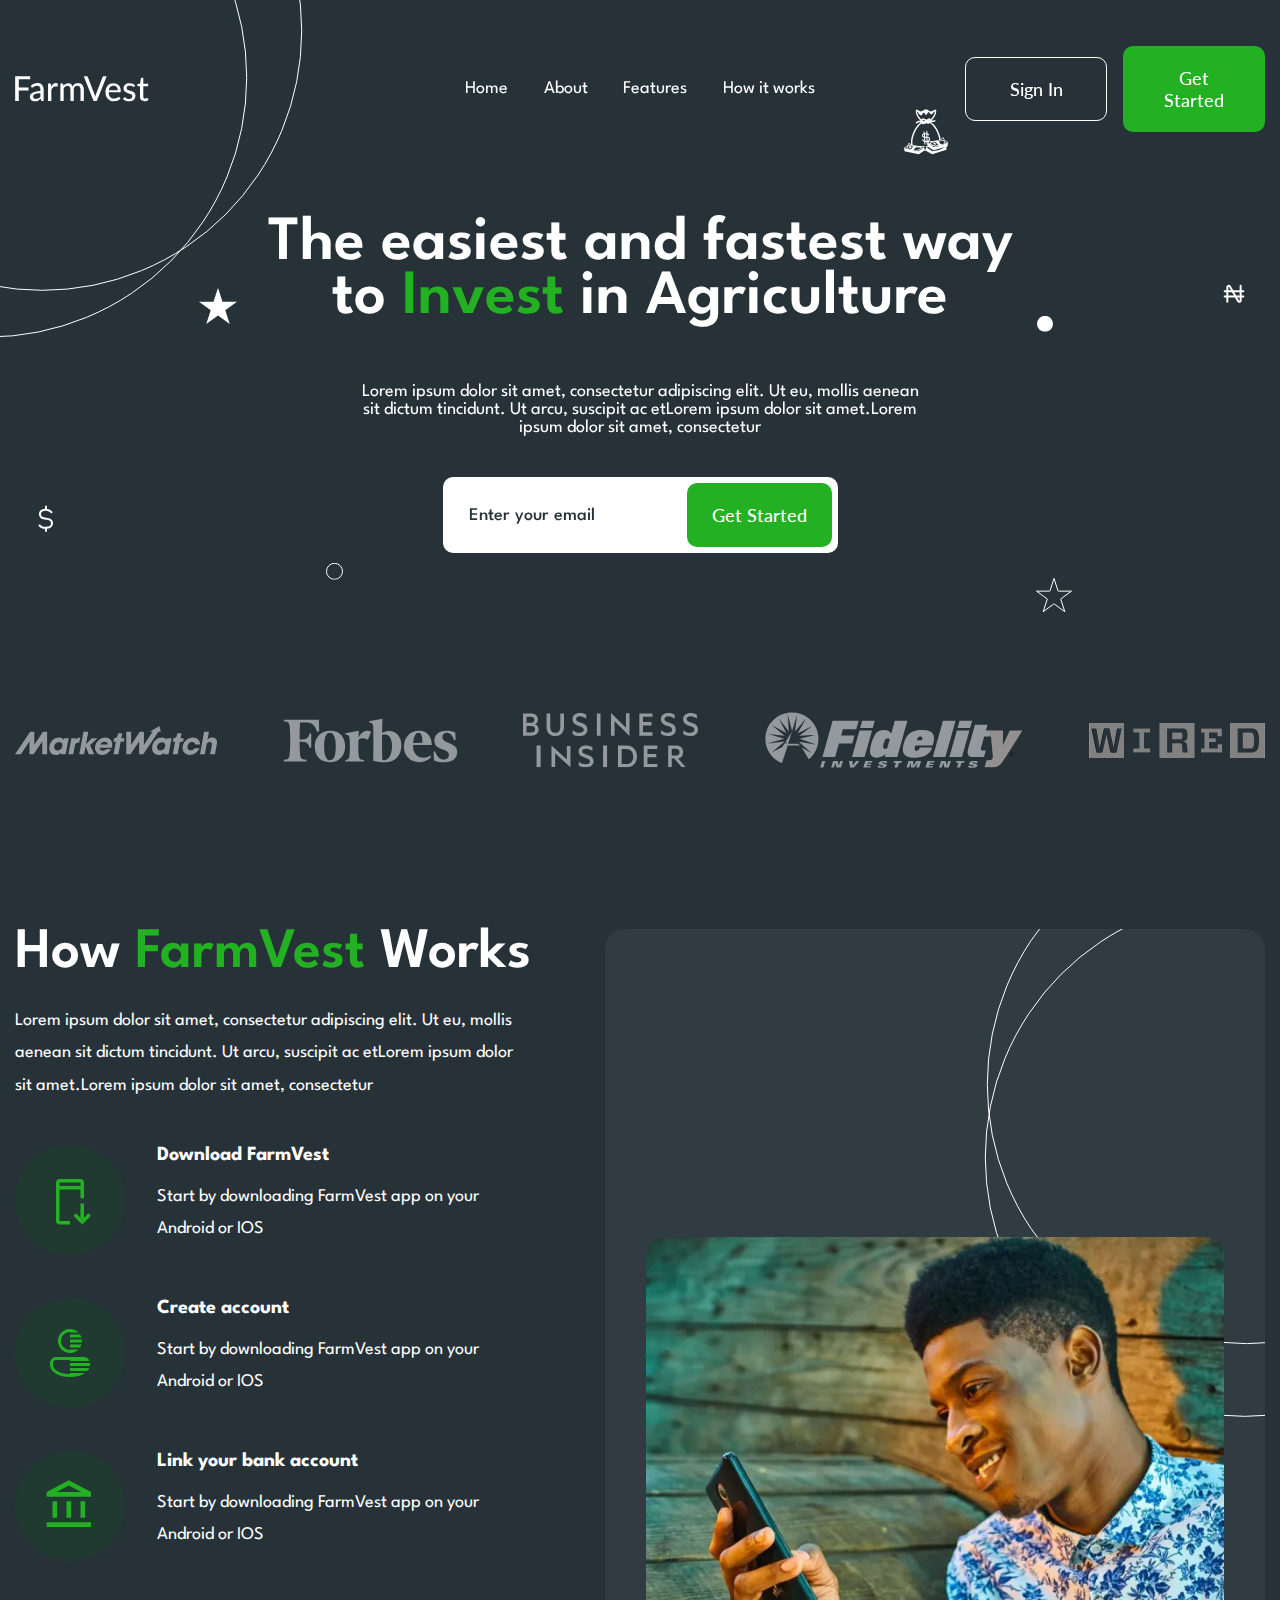
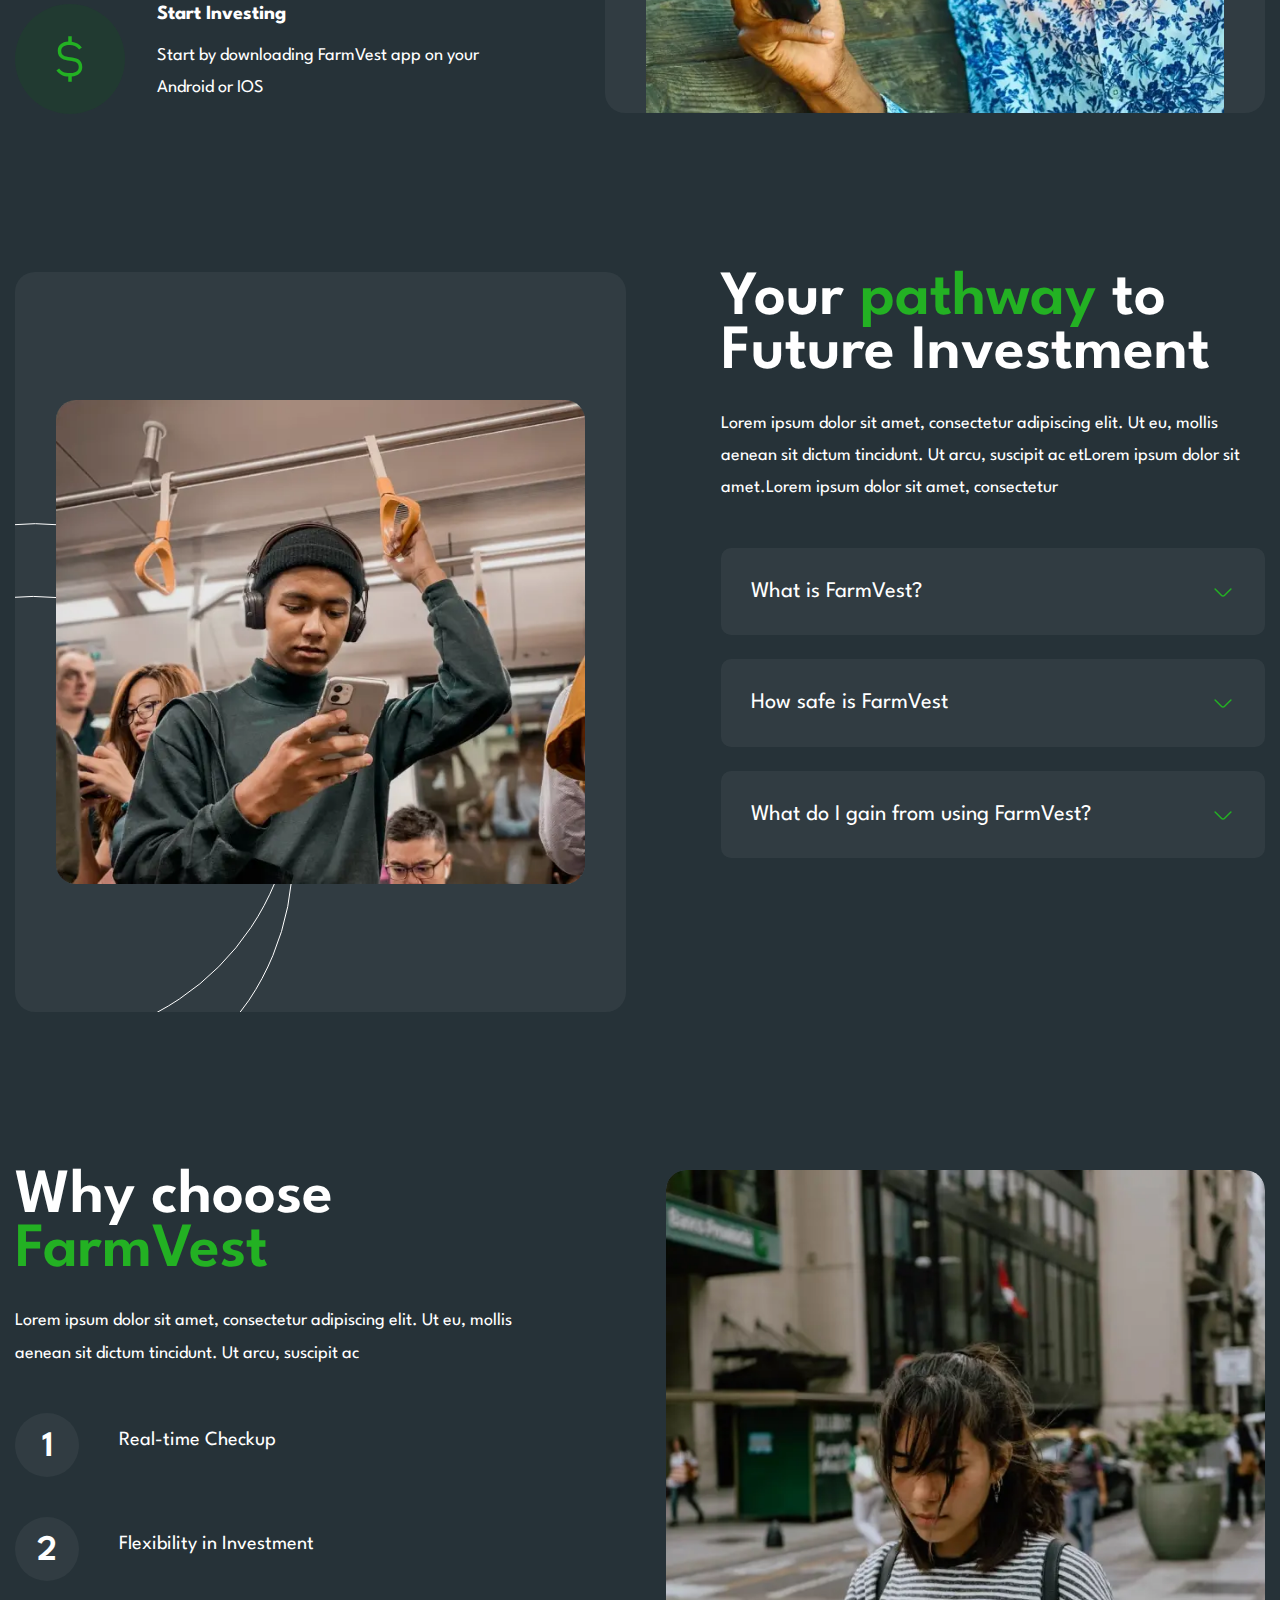
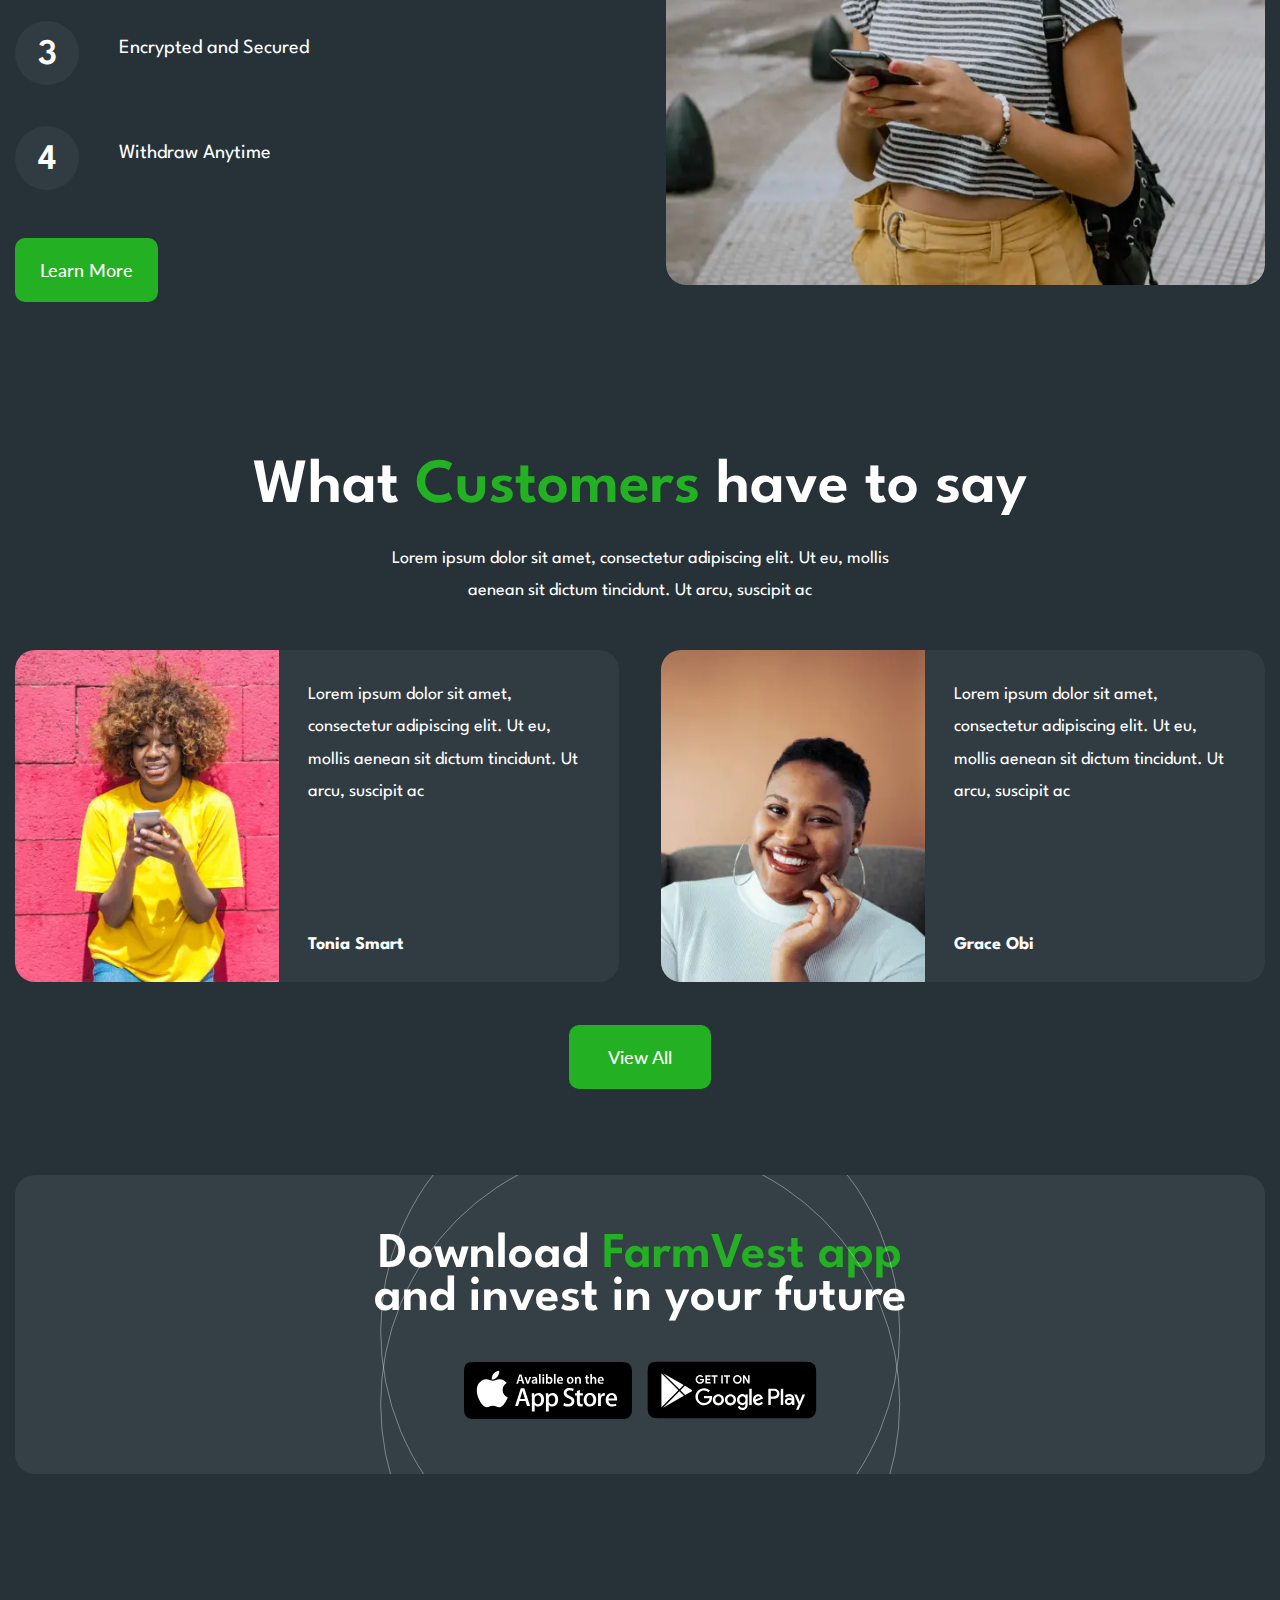
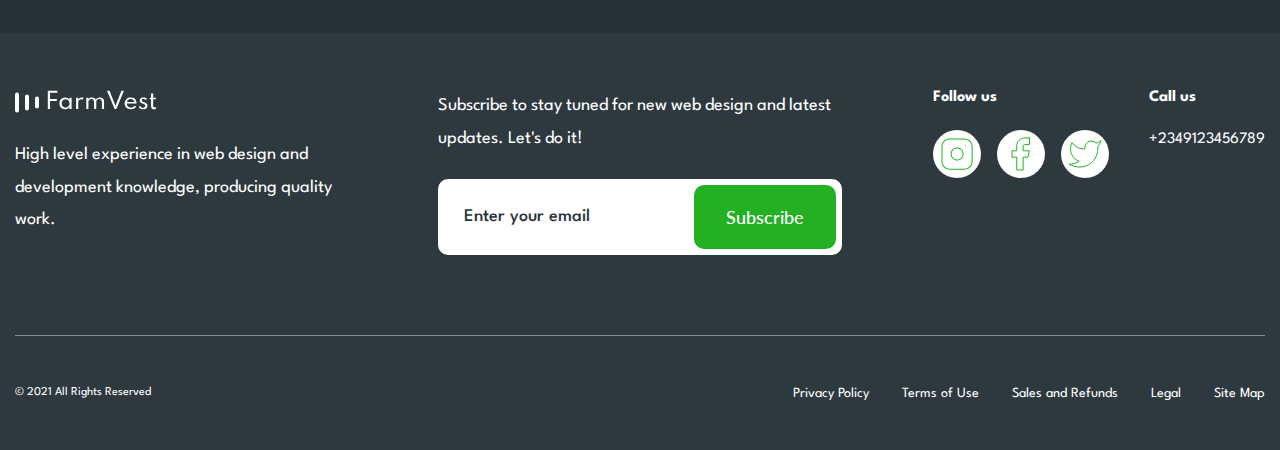
==== index.html @ fb1118c3 "Add files via upload" ====
<!DOCTYPE html>
<html lang="en">

<head>
	<title>FarmVest</title>
	<meta charset="UTF-8">
	<meta name="format-detection" content="telephone=no">
	<!-- <style>body{opacity: 0;}</style> -->
	<link rel="stylesheet" href="css/style.min.css?_v=20230718205055">
	<link rel="shortcut icon" href="favicon.ico">
	<!-- <meta name="robots" content="noindex, nofollow"> -->
	<meta name="viewport" content="width=device-width, initial-scale=1.0">
</head>

<body>
	<div class="wrapper">
		<header class="header">
			<div class="header__container-big">
				<a href="" class="header__logo"><img src="img/logo.svg" alt="Logo"></a>
				<div class="header__menu menu">
					<nav class="menu__body">
						<ul class="menu__list">
							<li class="menu__item"><a href="" class="menu__link">Home</a></li>
							<li class="menu__item"><a href="" class="menu__link">About</a></li>
							<li class="menu__item"><a href="" class="menu__link">Features</a></li>
							<li class="menu__item"><a href="" class="menu__link">How it works</a></li>
						</ul>
					</nav>
				</div>
				<div class="header__actions">
					<button type="button" class="header__button button button_border">Sign In</button>
					<button type="button" data-da=".menu__body,767.98" class="header__button button">Get Started</button>
					<button type="button" class="menu__icon icon-menu"><span></span></button>
				</div>
			</div>
		</header>
		<main class="page">
			<section class="page__main main-block">
				<div data-prlx-parent class="main-block__container-big">
					<div class="main-block__container">
						<div class="main-block__content">
							<h1 class="main-block__title title">
								The easiest and fastest way to <span>Invest</span> in Agriculture
							</h1>
							<div class="main-block__text">
								Lorem ipsum dolor sit amet, consectetur adipiscing elit. Ut eu, mollis aenean sit dictum tincidunt. Ut arcu, suscipit ac etLorem ipsum dolor sit amet.Lorem ipsum dolor sit amet, consectetur
							</div>
							<div class="main-block__form">
								<form action="#" class="form">
									<input data-required="email" autocomplete="off" type="text" name="form[]" data-error="Error" placeholder="Enter your email" class="form__input">
									<button type="submit" class="form__button button">Get Started</button>
								</form>
							</div>
						</div>
						<div data-coefficient="100" data-prlx data-direction="1" class="main-block__icons icons-main-block">
							<div data-prlx-mouse data-prlx-cx="300" data-prlx-cy="300" class="icons-main-block__circle icons-main-block__circle_1"></div>
							<div data-prlx-mouse data-prlx-cx="300" data-prlx-cy="300" data-prlx-dxr data-prlx-dyr class="icons-main-block__circle icons-main-block__circle_2"></div>
							<div data-prlx-mouse data-prlx-cx="10" data-prlx-cy="10" class="icons-main-block__item icons-main-block__item_1">
								<img src="img/main-block/icons/01.svg" alt="dollar">
							</div>
							<div data-prlx-mouse data-prlx-cx="10" data-prlx-cy="10" data-prlx-dxr data-prlx-dyr class="icons-main-block__item icons-main-block__item_2">
								<img src="img/main-block/icons/02.svg" alt="dollar">
							</div>
							<div data-prlx-mouse data-prlx-cx="10" data-prlx-cy="10" class="icons-main-block__item icons-main-block__item_3">
								<img src="img/main-block/icons/03.svg" alt="dollar">
							</div>
							<div data-prlx-mouse data-prlx-cx="10" data-prlx-cy="10" data-prlx-dxr data-prlx-dyr class="icons-main-block__item icons-main-block__item_4">
								<img src="img/main-block/icons/04.svg" alt="dollar">
							</div>
							<div data-prlx-mouse data-prlx-cx="10" data-prlx-cy="10" class="icons-main-block__item icons-main-block__item_5">
								<img src="img/main-block/icons/05.svg" alt="dollar">
							</div>
							<div data-prlx-mouse data-prlx-cx="10" data-prlx-cy="10" data-prlx-dxr data-prlx-dyr class="icons-main-block__item icons-main-block__item_6">
								<img src="img/main-block/icons/06.svg" alt="dollar">
							</div>
							<div data-prlx-mouse data-prlx-cx="10" data-prlx-cy="10" class="icons-main-block__item icons-main-block__item_7">
								<img src="img/main-block/icons/07.svg" alt="dollar">
							</div>
						</div>
					</div>
				</div>
			</section>
			<div class="page__partners partners">
				<div class="partners__container-big">
					<div class="partners__container">
						<div class="partners__item">
							<img src="img/partners/01.svg" alt="Partners">
						</div>
						<div class="partners__item">
							<img src="img/partners/02.svg" alt="Partners">
						</div>
						<div class="partners__item">
							<img src="img/partners/03.svg" alt="Partners">
						</div>
						<div class="partners__item">
							<img src="img/partners/04.svg" alt="Partners">
						</div>
						<div class="partners__item">
							<img src="img/partners/05.svg" alt="Partners">
						</div>
					</div>
				</div>
			</div>
			<section data-prlx-mouse-wrapper class="page__how how">
				<div class="how__container-big">
					<div class="how__container">
						<div class="how__content">
							<h2 class="how__title title title_s64">
								How <span>FarmVest</span> Works
							</h2>
							<div class="how__text text">
								<p>
									Lorem ipsum dolor sit amet, consectetur adipiscing elit. Ut eu, mollis aenean sit dictum tincidunt. Ut arcu, suscipit ac etLorem ipsum dolor sit amet.Lorem ipsum dolor sit amet, consectetur
								</p>
							</div>
							<div class="how__steps steps-how">
								<div class="steps-how__item">
									<div class="steps-how__icon">
										<img src="img/how-it-works/icon/01.svg" alt="Icon">
									</div>
									<div class="steps-how__body">
										<div class="steps-how__title">Download FarmVest</div>
										<div class="steps-how__text text">Start by downloading FarmVest app
											on your Android or IOS
										</div>
									</div>
								</div>
								<div class="steps-how__item">
									<div class="steps-how__icon">
										<img src="img/how-it-works/icon/02.svg" alt="Icon">
									</div>
									<div class="steps-how__body">
										<div class="steps-how__title">Create account</div>
										<div class="steps-how__text text">Start by downloading FarmVest app
											on your Android or IOS
										</div>
									</div>
								</div>
								<div class="steps-how__item">
									<div class="steps-how__icon">
										<img src="img/how-it-works/icon/03.svg" alt="Icon">
									</div>
									<div class="steps-how__body">
										<div class="steps-how__title">Link your bank account</div>
										<div class="steps-how__text text">Start by downloading FarmVest app
											on your Android or IOS
										</div>
									</div>
								</div>
								<div class="steps-how__item">
									<div class="steps-how__icon">
										<img src="img/how-it-works/icon/04.svg" alt="Icon">
									</div>
									<div class="steps-how__body">
										<div class="steps-how__title">Start Investing</div>
										<div class="steps-how__text text">Start by downloading FarmVest app
											on your Android or IOS
										</div>
									</div>
								</div>
							</div>
						</div>
						<div data-prlx-parent class="how__image image-block">
							<div data-coefficient="50" data-prlx data-direction="-1" class="image-block__item">
								<picture><source srcset="img/how-it-works/image1.webp" type="image/webp"><img src="img/how-it-works/image1.jpg" alt="Image"></picture>
							</div>
							<div data-prlx-mouse data-prlx-cx="300" data-prlx-cy="300" class="image-block__circle image-block__circle_1"></div>
							<div data-prlx-mouse data-prlx-cx="300" data-prlx-cy="300" data-prlx-dxr data-prlx-dyr class="image-block__circle image-block__circle_2"></div>
						</div>
					</div>
				</div>
			</section>
			<section data-prlx-mouse-wrapper class="page__pathway pathway">
				<div class="pathway__container-big">
					<div class="pathway__container">
						<div data-prlx-parent class="pathway__image image-block">
							<div data-coefficient="50" data-prlx data-direction="-1" class="image-block__item">
								<picture><source srcset="img/pathway/image2.webp" type="image/webp"><img src="img/pathway/image2.jpg" alt="Image"></picture>
							</div>
							<div data-prlx-mouse data-prlx-cx="300" data-prlx-cy="300" class="image-block__circle image-block__circle_1"></div>
							<div data-prlx-mouse data-prlx-cx="300" data-prlx-cy="300" data-prlx-dxr data-prlx-dyr class="image-block__circle image-block__circle_2"></div>
						</div>
						<div class="pathway__content">
							<h2 class="pathway__title title">
								Your <span>pathway</span> to Future Investment
							</h2>
							<div class="pathway__text text">
								<p>
									Lorem ipsum dolor sit amet, consectetur adipiscing elit. Ut eu, mollis aenean sit dictum tincidunt. Ut arcu, suscipit ac etLorem ipsum dolor sit amet.Lorem ipsum dolor sit amet, consectetur
								</p>
							</div>
							<div data-spollers class="pathway__spollers spollers-pathway">
								<div class="spollers-pathway__item">
									<button type="button" data-spoller class="spollers-pathway__title">What is FarmVest?</button>
									<div class="spollers-pathway__body text">Lorem ipsum dolor sit amet consectetur adipisicing elit. Veritatis, at ab! Temporibus, qui dolore vel doloribus velit culpa quae iusto!</div>
								</div>
								<div class="spollers-pathway__item">
									<button type="button" data-spoller class="spollers-pathway__title">How safe is FarmVest</button>
									<div class="spollers-pathway__body text">Lorem ipsum dolor sit amet consectetur adipisicing elit. Veritatis, at ab! Temporibus, qui dolore vel doloribus velit culpa quae iusto!</div>
								</div>
								<div class="spollers-pathway__item">
									<button type="button" data-spoller class="spollers-pathway__title">What do I gain from using FarmVest?</button>
									<div class="spollers-pathway__body text">Lorem ipsum dolor sit amet consectetur adipisicing elit. Veritatis, at ab! Temporibus, qui dolore vel doloribus velit culpa quae iusto!</div>
								</div>
							</div>
						</div>
					</div>
				</div>
			</section>
			<section class="page__why why">
				<div class="why__container-big">
					<div class="why__container">
						<div class="why__content">
							<h2 class="why__title title ">
								Why choose <span>FarmVest</span>
							</h2>
							<div class="why__text text">
								<p>
									Lorem ipsum dolor sit amet, consectetur adipiscing elit. Ut eu, mollis aenean sit dictum tincidunt. Ut arcu, suscipit ac
								</p>
							</div>
							<ol class="why__steps steps-why">
								<li class="steps-why__item">Real-time Checkup</li>
								<li class="steps-why__item">Flexibility in Investment</li>
								<li class="steps-why__item">Encrypted and Secured</li>
								<li class="steps-why__item">Withdraw Anytime</li>
							</ol>
							<a href="" type="submit" class="button why__button">Learn More</a>
						</div>
						<div data-prlx-parent class="why__image image-block">
							<div data-coefficient="50" data-prlx data-direction="-1" class="image-block__item">
								<picture><source srcset="img/why-choose/image.webp" type="image/webp"><img src="img/why-choose/image.jpg" alt="Image"></picture>
							</div>
							<div data-prlx-mouse data-prlx-cx="300" data-prlx-cy="300" class="image-block__circle image-block__circle_1"></div>
							<div data-prlx-mouse data-prlx-cx="300" data-prlx-cy="300" data-prlx-dxr data-prlx-dyr class="image-block__circle image-block__circle_2"></div>
						</div>
					</div>
				</div>
			</section>
			<section class="page__reviews reviews">
				<div class="reviews__container-big">
					<div class="reviews__container">
						<h2 class="reviews__title title">
							What <span>Customers</span> have to say
						</h2>
						<div class="reviews__text text">
							Lorem ipsum dolor sit amet, consectetur adipiscing elit. Ut eu, mollis aenean sit dictum tincidunt. Ut arcu, suscipit ac
						</div>
						<div class="reviews__items">
							<div class="reviews__item item-review">
								<div class="item-review__image-ibg">
									<picture><source srcset="img/customers/image1.webp" type="image/webp"><img src="img/customers/image1.jpg" alt="Image"></picture>
								</div>
								<div class="item-review__body">
									<div class="item-review__text text">Lorem ipsum dolor sit amet, consectetur adipiscing elit. Ut eu, mollis aenean sit dictum tincidunt. Ut arcu, suscipit ac</div>
									<div class="item-review__name">Tonia Smart</div>
								</div>
							</div>
							<div class="reviews__item item-review">
								<div class="item-review__image-ibg">
									<picture><source srcset="img/customers/image2.webp" type="image/webp"><img src="img/customers/image2.jpg" alt="Image"></picture>
								</div>
								<div class="item-review__body">
									<div class="item-review__text text">Lorem ipsum dolor sit amet, consectetur adipiscing elit. Ut eu, mollis aenean sit dictum tincidunt. Ut arcu, suscipit ac</div>
									<div class="item-review__name">Grace Obi</div>
								</div>
							</div>
						</div>
						<button type="button" class="reviews__button button">View All</button>
					</div>
				</div>
			</section>
			<section data-prlx-mouse-wrapper class="page__download download">
				<div class="download__container-big">
					<div class="download__container">
						<div class="download__body">
							<h2 class="download__title title title_s56">
								Download <span>FarmVest app</span> and invest in your future
							</h2>
							<div class="download__apps">
								<a href="" class="download__app">
									<img src="img/download/appstore.svg" alt="AppStore">
								</a>
								<a href="" class="download__app">
									<img src="img/download/googlestore.svg" alt="GoogleStore">
								</a>
							</div>
							<div data-prlx-mouse data-prlx-cx="300" data-prlx-cy="300" class="download__circle download__circle_1"></div>
							<div data-prlx-mouse data-prlx-cx="300" data-prlx-cy="300" data-prlx-dxr data-prlx-dyr class="download__circle download__circle_2"></div>
						</div>
					</div>
				</div>
			</section>
		</main>
		<footer class="footer">
			<div class="footer__container-big">
				<div class="footer__container">
					<div class="footer__main main-footer">
						<div class="main-footer__info">
							<a href="" class="main-footer__logo">
								<img src="img/footer-logo.svg" alt="Logo">
							</a>
							<div class="main-footer__text text">High level experience in web design and development knowledge, producing quality work.</div>
						</div>
						<div class="main-footer__form form-main">
							<div class="form-main__text text">Subscribe to stay tuned for new web design and latest updates. Let's do it!</div>
							<form action="#" class="form-main__form form">
								<input data-required="email" autocomplete="off" type="text" name="form[]" data-error="Error" placeholder="Enter your email" class="form__input">
								<button type="submit" class="form__button button">Subscribe</button>
							</form>
						</div>
						<div class="main-footer__contacts">
							<div class="main-footer__social">
								<div class="main-footer__label">Follow us</div>
								<div class="social">
									<a href="" class="social__item">
										<img src="img/footer/icons/social/01.svg" alt="Instagram">
									</a>
									<a href="" class="social__item">
										<img src="img/footer/icons/social/02.svg" alt="Facebook">
									</a>
									<a href="" class="social__item">
										<img src="img/footer/icons/social/03.svg" alt="Twitter">
									</a>
								</div>
							</div>
							<div class="main-footer__call-us">
								<div class="main-footer__label">Call us</div>
								<a href="tel:+2349123456789" class="main-footer__phone">+2349123456789</a>
							</div>
						</div>
					</div>
					<div class="footer__bottom">
						<div class="footer__copy">© 2021 All Rights Reserved</div>
						<nav class="footer__menu menu-footer">
							<ul class="menu-footer__list">
								<li class="menu-footer__item">
									<a href="" class="menu-footer__link">Privacy Policy</a>
								</li>
								<li class="menu-footer__item">
									<a href="" class="menu-footer__link">Terms of Use</a li>
								<li class="menu-footer__item">
									<a href="" class="menu-footer__link">Sales and Refunds</a>
								</li>
								<li class="menu-footer__item">
									<a href="" class="menu-footer__link">Legal</a>
								</li>
								<li class="menu-footer__item">
									<a href="" class="menu-footer__link">Site Map</a>
								</li>
							</ul>
						</nav>
					</div>
				</div>
			</div>
		</footer>
	</div>
	<script src="js/app.min.js?_v=20230718205055"></script>
</body>

</html>
---- css/style.min.css ----
@charset "UTF-8";@import url(https://fonts.googleapis.com/css?family=Lato:regular,500&display=swap);@import url(https://fonts.googleapis.com/css?family=League+Spartan:300,regular,500,600,700&display=swap);@import url(https://fonts.googleapis.com/css?family=Roboto:regular&display=swap);*{padding:0;margin:0;border:0}*,:after,:before{-webkit-box-sizing:border-box;box-sizing:border-box}body,html{height:100%;min-width:320px}body{color:#fff;line-height:1;font-family:"League Spartan";font-size:1.125rem;-ms-text-size-adjust:100%;-moz-text-size-adjust:100%;-webkit-text-size-adjust:100%;-webkit-font-smoothing:antialiased;-moz-osx-font-smoothing:grayscale}button,input,textarea{font-family:"League Spartan";font-size:inherit}button{cursor:pointer;color:inherit;background-color:transparent}a{color:inherit;text-decoration:none}ul li{list-style:none}img{vertical-align:top}h1,h2,h3,h4,h5,h6{font-weight:inherit;font-size:inherit}body{background-color:#263238}.lock body{overflow:hidden;-ms-touch-action:none;touch-action:none;-ms-scroll-chaining:none;overscroll-behavior:none}.wrapper{min-height:100%;display:-webkit-box;display:-ms-flexbox;display:flex;-webkit-box-orient:vertical;-webkit-box-direction:normal;-ms-flex-direction:column;flex-direction:column;overflow:hidden}@supports (overflow:clip){.wrapper{overflow:clip}}.wrapper>main{-webkit-box-flex:1;-ms-flex:1 1 auto;flex:1 1 auto}.wrapper>*{min-width:0}[class*=__container]{max-width:88.75rem;margin:0 auto}[class*=__container-big]{max-width:103.125rem;margin:0 auto;padding:0 .9375rem}.form{max-width:33.3125rem;background-color:#fff;border-radius:.625rem;display:-webkit-box;display:-ms-flexbox;display:flex;padding:.375rem;gap:.3125rem;position:relative}.form__input{height:4rem;-webkit-box-flex:1;-ms-flex:1 1 auto;flex:1 1 auto;padding:0 1.25rem;color:#263238;font-weight:500}.form__input::-webkit-input-placeholder{color:#263238}.form__input::-moz-placeholder{color:#263238}.form__input:-ms-input-placeholder{color:#263238}.form__input::-ms-input-placeholder{color:#263238}.form__input::placeholder{color:#263238}.form__input._form-error{color:red}.form__input._form-error::-webkit-input-placeholder{color:red}.form__input._form-error::-moz-placeholder{color:red}.form__input._form-error:-ms-input-placeholder{color:red}.form__input._form-error::-ms-input-placeholder{color:red}.form__input._form-error::placeholder{color:red}.form__error{position:absolute;top:100%;left:0;color:red;font-size:1rem;margin-top:.625rem;padding-left:1.625rem}.button{font-family:Lato;text-align:center;font-weight:500;display:inline-block;line-height:1.2222222222;padding:1.3125rem 1.5625rem;background-color:#23b123;border-radius:.625rem;-webkit-transition:all .3s ease 0s;transition:all .3s ease 0s}.button_border{background-color:transparent;border:1px solid #fff;padding:1.25rem 1.5625rem}.button._fw{width:100%}[class*=-ibg]{position:relative}[class*=-ibg] img{position:absolute;width:100%;height:100%;top:0;left:0;-o-object-fit:cover;object-fit:cover}[class*=-ibg_contain] img{-o-object-fit:contain;object-fit:contain}.title{font-weight:600;line-height:.8571428571;font-size:4.375rem;color:#fff}@supports (font-size:clamp(2.8125rem ,2.4365601504rem + 1.8796992481vw ,4.375rem)){.title{font-size:clamp(2.8125rem ,2.4365601504rem + 1.8796992481vw ,4.375rem)}}@supports not (font-size:clamp(2.8125rem ,2.4365601504rem + 1.8796992481vw ,4.375rem)){.title{font-size:calc(2.8125rem + 1.5625 * (100vw - 20rem)/ 83.125)}}@supports (font-size:clamp(2.5rem ,2.1390977444rem + 1.8045112782vw ,4rem)){.title_s64{font-size:clamp(2.5rem ,2.1390977444rem + 1.8045112782vw ,4rem)}}@supports not (font-size:clamp(2.5rem ,2.1390977444rem + 1.8045112782vw ,4rem)){.title_s64{font-size:calc(2.5rem + 1.5 * (100vw - 20rem)/ 83.125)}}@supports (font-size:clamp(2.1875rem ,1.8717105263rem + 1.5789473684vw ,3.5rem)){.title_s56{font-size:clamp(2.1875rem ,1.8717105263rem + 1.5789473684vw ,3.5rem)}}@supports not (font-size:clamp(2.1875rem ,1.8717105263rem + 1.5789473684vw ,3.5rem)){.title_s56{font-size:calc(2.1875rem + 1.3125 * (100vw - 20rem)/ 83.125)}}.title span{color:#23b123}.text{line-height:180%;color:#fff}.image-block{-ms-flex-item-align:start;-ms-grid-row-align:start;align-self:start;display:-webkit-box;display:-ms-flexbox;display:flex;overflow:hidden;background:rgba(255,255,255,.05);border-radius:1.25rem;position:relative}@supports (padding-top:clamp(1.875rem ,-0.155075188rem + 10.1503759398vw ,10.3125rem)){.image-block{padding-top:clamp(1.875rem ,-.155075188rem + 10.1503759398vw ,10.3125rem)}}@supports not (padding-top:clamp(1.875rem ,-0.155075188rem + 10.1503759398vw ,10.3125rem)){.image-block{padding-top:calc(1.875rem + 8.4375 * (100vw - 20rem)/ 83.125)}}@supports (padding-bottom:clamp(1.875rem ,-0.155075188rem + 10.1503759398vw ,10.3125rem)){.image-block{padding-bottom:clamp(1.875rem ,-.155075188rem + 10.1503759398vw ,10.3125rem)}}@supports not (padding-bottom:clamp(1.875rem ,-0.155075188rem + 10.1503759398vw ,10.3125rem)){.image-block{padding-bottom:calc(1.875rem + 8.4375 * (100vw - 20rem)/ 83.125)}}@supports (padding-left:clamp(1.875rem ,1.6494360902rem + 1.1278195489vw ,2.8125rem)){.image-block{padding-left:clamp(1.875rem ,1.6494360902rem + 1.1278195489vw ,2.8125rem)}}@supports not (padding-left:clamp(1.875rem ,1.6494360902rem + 1.1278195489vw ,2.8125rem)){.image-block{padding-left:calc(1.875rem + .9375 * (100vw - 20rem)/ 83.125)}}@supports (padding-right:clamp(1.875rem ,1.6494360902rem + 1.1278195489vw ,2.8125rem)){.image-block{padding-right:clamp(1.875rem ,1.6494360902rem + 1.1278195489vw ,2.8125rem)}}@supports not (padding-right:clamp(1.875rem ,1.6494360902rem + 1.1278195489vw ,2.8125rem)){.image-block{padding-right:calc(1.875rem + .9375 * (100vw - 20rem)/ 83.125)}}.image-block__circle{position:absolute;top:0;right:0}@supports (width:clamp(21.875rem ,18.3411654135rem + 17.6691729323vw ,36.5625rem)){.image-block__circle{width:clamp(21.875rem ,18.3411654135rem + 17.6691729323vw ,36.5625rem)}}@supports not (width:clamp(21.875rem ,18.3411654135rem + 17.6691729323vw ,36.5625rem)){.image-block__circle{width:calc(21.875rem + 14.6875 * (100vw - 20rem)/ 83.125)}}@supports (height:clamp(21.875rem ,18.3411654135rem + 17.6691729323vw ,36.5625rem)){.image-block__circle{height:clamp(21.875rem ,18.3411654135rem + 17.6691729323vw ,36.5625rem)}}@supports not (height:clamp(21.875rem ,18.3411654135rem + 17.6691729323vw ,36.5625rem)){.image-block__circle{height:calc(21.875rem + 14.6875 * (100vw - 20rem)/ 83.125)}}.image-block__circle::before{content:"";position:absolute;border-radius:50%;border:.0625rem solid #fff;width:100%;height:100%;top:0;left:0}.image-block__circle_1::before{-webkit-transform:translate(calc(50% - 1.125rem),-20%);-ms-transform:translate(calc(50% - 1.125rem),-20%);transform:translate(calc(50% - 1.125rem),-20%)}.image-block__circle_2::before{-webkit-transform:translate(calc(50% - 1.25rem),-6%);-ms-transform:translate(calc(50% - 1.25rem),-6%);transform:translate(calc(50% - 1.25rem),-6%)}.image-block__item{text-align:center;position:relative;z-index:2;-webkit-box-flex:1;-ms-flex:1 1 100%;flex:1 1 100%}.image-block__item img{max-width:100%;border-radius:1.25rem}.header{position:fixed;top:0;left:0;width:100%;z-index:50;-webkit-transition:all .3s ease 0s;transition:all .3s ease 0s}@supports (padding-top:clamp(0.625rem ,-0.1268796992rem + 3.7593984962vw ,3.75rem)){.header{padding-top:clamp(.625rem ,-.1268796992rem + 3.7593984962vw ,3.75rem)}}@supports not (padding-top:clamp(0.625rem ,-0.1268796992rem + 3.7593984962vw ,3.75rem)){.header{padding-top:calc(.625rem + 3.125 * (100vw - 20rem)/ 83.125)}}@supports (padding-bottom:clamp(0.625rem ,-0.1268796992rem + 3.7593984962vw ,3.75rem)){.header{padding-bottom:clamp(.625rem ,-.1268796992rem + 3.7593984962vw ,3.75rem)}}@supports not (padding-bottom:clamp(0.625rem ,-0.1268796992rem + 3.7593984962vw ,3.75rem)){.header{padding-bottom:calc(.625rem + 3.125 * (100vw - 20rem)/ 83.125)}}.header._header-scroll{padding-top:1.25rem;padding-bottom:1.25rem;background-color:rgba(0,0,0,.6)}.header__container-big{display:-ms-grid;display:grid;-ms-grid-columns:18.75rem 1fr 18.75rem;grid-template-columns:18.75rem 1fr 18.75rem;-webkit-box-align:center;-ms-flex-align:center;align-items:center}.header__logo{position:relative;z-index:5}@supports (width:clamp(7.5rem ,6.2042253521rem + 2.6995305164vw ,8.9375rem)){.header__logo{width:clamp(7.5rem ,6.2042253521rem + 2.6995305164vw ,8.9375rem)}}@supports not (width:clamp(7.5rem ,6.2042253521rem + 2.6995305164vw ,8.9375rem)){.header__logo{width:calc(7.5rem + 1.4375 * (100vw - 48rem)/ 53.25)}}.header__logo img{max-width:100%}.header__actions{position:relative;z-index:5;display:-webkit-box;display:-ms-flexbox;display:flex;gap:1rem;-webkit-box-align:center;-ms-flex-align:center;align-items:center}.menu{padding:0 .625rem}.menu__list{display:-webkit-box;display:-ms-flexbox;display:flex;-ms-flex-wrap:wrap;flex-wrap:wrap;-webkit-box-pack:center;-ms-flex-pack:center;justify-content:center;-webkit-box-align:center;-ms-flex-align:center;align-items:center;row-gap:.625rem;-webkit-column-gap:2.75rem;-moz-column-gap:2.75rem;column-gap:2.75rem}@supports (gap:clamp(0.9375rem ,0.5014097744rem + 2.1804511278vw ,2.75rem)){.menu__list{gap:clamp(.9375rem ,.5014097744rem + 2.1804511278vw ,2.75rem)}}@supports not (gap:clamp(0.9375rem ,0.5014097744rem + 2.1804511278vw ,2.75rem)){.menu__list{gap:calc(.9375rem + 1.8125 * (100vw - 20rem)/ 83.125)}}.menu__link{-webkit-transition:color .3s ease 0s;transition:color .3s ease 0s}.icon-menu{display:none}.footer{background:rgba(53,64,70,.5)}.footer__main{border-bottom:1px solid rgba(255,255,255,.42)}@supports (padding-top:clamp(1.875rem ,1.3035714286rem + 2.8571428571vw ,4.25rem)){.footer__main{padding-top:clamp(1.875rem ,1.3035714286rem + 2.8571428571vw ,4.25rem)}}@supports not (padding-top:clamp(1.875rem ,1.3035714286rem + 2.8571428571vw ,4.25rem)){.footer__main{padding-top:calc(1.875rem + 2.375 * (100vw - 20rem)/ 83.125)}}@supports (padding-bottom:clamp(1.875rem ,0.8223684211rem + 5.2631578947vw ,6.25rem)){.footer__main{padding-bottom:clamp(1.875rem ,.8223684211rem + 5.2631578947vw ,6.25rem)}}@supports not (padding-bottom:clamp(1.875rem ,0.8223684211rem + 5.2631578947vw ,6.25rem)){.footer__main{padding-bottom:calc(1.875rem + 4.375 * (100vw - 20rem)/ 83.125)}}.footer__bottom{display:-webkit-box;display:-ms-flexbox;display:flex;-webkit-box-align:center;-ms-flex-align:center;align-items:center;-webkit-box-pack:justify;-ms-flex-pack:justify;justify-content:space-between;gap:1.875rem}@supports (padding-top:clamp(1.875rem ,1.4990601504rem + 1.8796992481vw ,3.4375rem)){.footer__bottom{padding-top:clamp(1.875rem ,1.4990601504rem + 1.8796992481vw ,3.4375rem)}}@supports not (padding-top:clamp(1.875rem ,1.4990601504rem + 1.8796992481vw ,3.4375rem)){.footer__bottom{padding-top:calc(1.875rem + 1.5625 * (100vw - 20rem)/ 83.125)}}@supports (padding-bottom:clamp(1.875rem ,1.4990601504rem + 1.8796992481vw ,3.4375rem)){.footer__bottom{padding-bottom:clamp(1.875rem ,1.4990601504rem + 1.8796992481vw ,3.4375rem)}}@supports not (padding-bottom:clamp(1.875rem ,1.4990601504rem + 1.8796992481vw ,3.4375rem)){.footer__bottom{padding-bottom:calc(1.875rem + 1.5625 * (100vw - 20rem)/ 83.125)}}.footer__copy{font-size:.75rem;line-height:1.1666666667}.main-footer{display:-ms-grid;display:grid;-webkit-column-gap:1.25rem;-moz-column-gap:1.25rem;column-gap:1.25rem;row-gap:2.5rem;-ms-grid-columns:(1fr)[3];grid-template-columns:repeat(3,1fr)}.main-footer__info{max-width:20.625rem}.main-footer__logo{display:inline-block}.main-footer__logo:not(:last-child){margin-bottom:1.5rem}.main-footer__form{-webkit-box-pack:center;-ms-flex-pack:center;justify-content:center}.main-footer__contacts{display:-webkit-box;display:-ms-flexbox;display:flex}@supports (gap:clamp(1.25rem ,0.8289473684rem + 2.1052631579vw ,3rem)){.main-footer__contacts{gap:clamp(1.25rem ,.8289473684rem + 2.1052631579vw ,3rem)}}@supports not (gap:clamp(1.25rem ,0.8289473684rem + 2.1052631579vw ,3rem)){.main-footer__contacts{gap:calc(1.25rem + 1.75 * (100vw - 20rem)/ 83.125)}}.main-footer__label{font-weight:700;font-size:1rem}.main-footer__label:not(:last-child){margin-bottom:1.5rem}.main-footer__phone{font-size:1rem}.form-main__text:not(:last-child){margin-bottom:1.5rem}.social{display:-webkit-box;display:-ms-flexbox;display:flex;gap:1rem}.social__item{-webkit-box-flex:0;-ms-flex:0 0 3rem;flex:0 0 3rem;width:3rem;height:3rem;border-radius:50%;background-color:#fff;display:-webkit-box;display:-ms-flexbox;display:flex;-webkit-box-pack:center;-ms-flex-pack:center;justify-content:center;-webkit-box-align:center;-ms-flex-align:center;align-items:center}.menu-footer__list{display:-webkit-box;display:-ms-flexbox;display:flex;-ms-flex-wrap:wrap;flex-wrap:wrap;-webkit-box-pack:center;-ms-flex-pack:center;justify-content:center}@supports (gap:clamp(0.9375rem ,0.5615601504rem + 1.8796992481vw ,2.5rem)){.menu-footer__list{gap:clamp(.9375rem ,.5615601504rem + 1.8796992481vw ,2.5rem)}}@supports not (gap:clamp(0.9375rem ,0.5615601504rem + 1.8796992481vw ,2.5rem)){.menu-footer__list{gap:calc(.9375rem + 1.5625 * (100vw - 20rem)/ 83.125)}}.menu-footer__link{font-size:.875rem;line-height:1.1428571429}.main-block__container-big{position:relative}.main-block__container{position:relative}.main-block__content{position:relative;z-index:2;display:-webkit-box;display:-ms-flexbox;display:flex;-webkit-box-orient:vertical;-webkit-box-direction:normal;-ms-flex-direction:column;flex-direction:column;-webkit-box-pack:center;-ms-flex-pack:center;justify-content:center;-webkit-box-align:center;-ms-flex-align:center;align-items:center;text-align:center}@supports (padding-top:clamp(8.125rem ,6.3204887218rem + 9.022556391vw ,15.625rem)){.main-block__content{padding-top:clamp(8.125rem ,6.3204887218rem + 9.022556391vw ,15.625rem)}}@supports not (padding-top:clamp(8.125rem ,6.3204887218rem + 9.022556391vw ,15.625rem)){.main-block__content{padding-top:calc(8.125rem + 7.5 * (100vw - 20rem)/ 83.125)}}@supports (padding-bottom:clamp(3.125rem ,0.8693609023rem + 11.2781954887vw ,12.5rem)){.main-block__content{padding-bottom:clamp(3.125rem ,.8693609023rem + 11.2781954887vw ,12.5rem)}}@supports not (padding-bottom:clamp(3.125rem ,0.8693609023rem + 11.2781954887vw ,12.5rem)){.main-block__content{padding-bottom:calc(3.125rem + 9.375 * (100vw - 20rem)/ 83.125)}}.main-block__title{max-width:46.875rem}@supports (margin-bottom:clamp(1.875rem ,1.2885338346rem + 2.9323308271vw ,4.3125rem)){.main-block__title:not(:last-child){margin-bottom:clamp(1.875rem ,1.2885338346rem + 2.9323308271vw ,4.3125rem)}}@supports not (margin-bottom:clamp(1.875rem ,1.2885338346rem + 2.9323308271vw ,4.3125rem)){.main-block__title:not(:last-child){margin-bottom:calc(1.875rem + 2.4375 * (100vw - 20rem)/ 83.125)}}.main-block__text{max-width:35.625rem}@supports (margin-bottom:clamp(1.25rem ,0.8289473684rem + 2.1052631579vw ,3rem)){.main-block__text:not(:last-child){margin-bottom:clamp(1.25rem ,.8289473684rem + 2.1052631579vw ,3rem)}}@supports not (margin-bottom:clamp(1.25rem ,0.8289473684rem + 2.1052631579vw ,3rem)){.main-block__text:not(:last-child){margin-bottom:calc(1.25rem + 1.75 * (100vw - 20rem)/ 83.125)}}.icons-main-block{position:absolute;width:100%;height:100%;top:0;left:0;pointer-events:none}.icons-main-block__item{position:absolute}.icons-main-block__item_1{top:69.3018480493%;left:.9375rem}.icons-main-block__item_2{top:39.0143737166%;left:14.6296296296%}.icons-main-block__item_3{top:77.7207392197%;left:24.8765432099%}.icons-main-block__item_4{top:13.7577002053%;left:70.9259259259%}.icons-main-block__item_5{top:43.0184804928%;left:81.7901234568%}.icons-main-block__item_6{top:79.6714579055%;left:81.5432098765%}.icons-main-block__item_7{top:37.6796714579%;right:.9375rem}.icons-main-block__circle{pointer-events:none;position:absolute;top:0;left:0}@supports (width:clamp(21.875rem ,18.3411654135rem + 17.6691729323vw ,36.5625rem)){.icons-main-block__circle{width:clamp(21.875rem ,18.3411654135rem + 17.6691729323vw ,36.5625rem)}}@supports not (width:clamp(21.875rem ,18.3411654135rem + 17.6691729323vw ,36.5625rem)){.icons-main-block__circle{width:calc(21.875rem + 14.6875 * (100vw - 20rem)/ 83.125)}}@supports (height:clamp(21.875rem ,18.3411654135rem + 17.6691729323vw ,36.5625rem)){.icons-main-block__circle{height:clamp(21.875rem ,18.3411654135rem + 17.6691729323vw ,36.5625rem)}}@supports not (height:clamp(21.875rem ,18.3411654135rem + 17.6691729323vw ,36.5625rem)){.icons-main-block__circle{height:calc(21.875rem + 14.6875 * (100vw - 20rem)/ 83.125)}}.icons-main-block__circle::before{content:"";display:block;border-radius:50%;border:1px solid #fff;width:100%;height:100%}.icons-main-block__circle_1::before{-webkit-transform:translate(calc(-50% - 1.75rem),-37%);-ms-transform:translate(calc(-50% - 1.75rem),-37%);transform:translate(calc(-50% - 1.75rem),-37%)}.icons-main-block__circle_2::before{-webkit-transform:translate(calc(-50% + 1.6875rem),-46%);-ms-transform:translate(calc(-50% + 1.6875rem),-46%);transform:translate(calc(-50% + 1.6875rem),-46%)}@supports (padding-bottom:clamp(3.125rem ,0.8693609023rem + 11.2781954887vw ,12.5rem)){.partners{padding-bottom:clamp(3.125rem ,.8693609023rem + 11.2781954887vw ,12.5rem)}}@supports not (padding-bottom:clamp(3.125rem ,0.8693609023rem + 11.2781954887vw ,12.5rem)){.partners{padding-bottom:calc(3.125rem + 9.375 * (100vw - 20rem)/ 83.125)}}.partners__container{display:-webkit-box;display:-ms-flexbox;display:flex;-webkit-box-pack:justify;-ms-flex-pack:justify;justify-content:space-between;gap:1.5625rem;-webkit-box-align:center;-ms-flex-align:center;align-items:center;-ms-flex-wrap:wrap;flex-wrap:wrap}.partners__item{text-align:center}.partners__item img{max-width:100%}@supports (padding-bottom:clamp(1.5625rem ,0.4346804511rem + 5.6390977444vw ,6.25rem)){.how{padding-bottom:clamp(1.5625rem ,.4346804511rem + 5.6390977444vw ,6.25rem)}}@supports not (padding-bottom:clamp(1.5625rem ,0.4346804511rem + 5.6390977444vw ,6.25rem)){.how{padding-bottom:calc(1.5625rem + 4.6875 * (100vw - 20rem)/ 83.125)}}.how__container{display:-ms-grid;display:grid;row-gap:1.875rem}@supports (padding-right:clamp(1.875rem ,-7.5408878505rem + 15.1869158879vw ,5.9375rem)){.how__content{padding-right:clamp(1.875rem ,-7.5408878505rem + 15.1869158879vw ,5.9375rem)}}@supports not (padding-right:clamp(1.875rem ,-7.5408878505rem + 15.1869158879vw ,5.9375rem)){.how__content{padding-right:calc(1.875rem + 4.0625 * (100vw - 62rem)/ 26.75)}}@supports (margin-bottom:clamp(1.25rem ,1.0996240602rem + 0.7518796992vw ,1.875rem)){.how__title:not(:last-child){margin-bottom:clamp(1.25rem ,1.0996240602rem + .7518796992vw ,1.875rem)}}@supports not (margin-bottom:clamp(1.25rem ,1.0996240602rem + 0.7518796992vw ,1.875rem)){.how__title:not(:last-child){margin-bottom:calc(1.25rem + .625 * (100vw - 20rem)/ 83.125)}}@supports (margin-bottom:clamp(1.875rem ,1.6043233083rem + 1.3533834586vw ,3rem)){.how__text:not(:last-child){margin-bottom:clamp(1.875rem ,1.6043233083rem + 1.3533834586vw ,3rem)}}@supports not (margin-bottom:clamp(1.875rem ,1.6043233083rem + 1.3533834586vw ,3rem)){.how__text:not(:last-child){margin-bottom:calc(1.875rem + 1.125 * (100vw - 20rem)/ 83.125)}}.steps-how__item{max-width:30.625rem;display:-webkit-box;display:-ms-flexbox;display:flex;-webkit-box-align:start;-ms-flex-align:start;align-items:flex-start;gap:2rem}@supports (margin-bottom:clamp(1.875rem ,1.6043233083rem + 1.3533834586vw ,3rem)){.steps-how__item:not(:last-child){margin-bottom:clamp(1.875rem ,1.6043233083rem + 1.3533834586vw ,3rem)}}@supports not (margin-bottom:clamp(1.875rem ,1.6043233083rem + 1.3533834586vw ,3rem)){.steps-how__item:not(:last-child){margin-bottom:calc(1.875rem + 1.125 * (100vw - 20rem)/ 83.125)}}.steps-how__icon{border-radius:50%;-webkit-box-flex:0;-ms-flex:0 0 6.875rem;flex:0 0 6.875rem;width:6.875rem;height:6.875rem;display:-webkit-box;display:-ms-flexbox;display:flex;-webkit-box-pack:center;-ms-flex-pack:center;justify-content:center;-webkit-box-align:center;-ms-flex-align:center;align-items:center;background-color:rgba(0,128,0,.01)}.steps-how__title{font-size:1.25rem;font-weight:700}.steps-how__title:not(:last-child){margin-bottom:1rem}@supports (padding-top:clamp(1.5625rem ,0.4346804511rem + 5.6390977444vw ,6.25rem)){.pathway{padding-top:clamp(1.5625rem ,.4346804511rem + 5.6390977444vw ,6.25rem)}}@supports not (padding-top:clamp(1.5625rem ,0.4346804511rem + 5.6390977444vw ,6.25rem)){.pathway{padding-top:calc(1.5625rem + 4.6875 * (100vw - 20rem)/ 83.125)}}@supports (padding-bottom:clamp(1.5625rem ,0.4346804511rem + 5.6390977444vw ,6.25rem)){.pathway{padding-bottom:clamp(1.5625rem ,.4346804511rem + 5.6390977444vw ,6.25rem)}}@supports not (padding-bottom:clamp(1.5625rem ,0.4346804511rem + 5.6390977444vw ,6.25rem)){.pathway{padding-bottom:calc(1.5625rem + 4.6875 * (100vw - 20rem)/ 83.125)}}.pathway__container{display:-webkit-box;display:-ms-flexbox;display:flex;row-gap:1.875rem}.pathway__image{-webkit-box-flex:0;-ms-flex:0 0 48.8732394366%;flex:0 0 48.8732394366%}.pathway__image .image-block__circle{top:auto;right:auto;left:0;bottom:0}.pathway__image .image-block__circle_1::before{-webkit-transform:translate(calc(-50% + 1.125rem),20%);-ms-transform:translate(calc(-50% + 1.125rem),20%);transform:translate(calc(-50% + 1.125rem),20%)}.pathway__image .image-block__circle_2::before{-webkit-transform:translate(calc(-50% + 1.25rem),6%);-ms-transform:translate(calc(-50% + 1.25rem),6%);transform:translate(calc(-50% + 1.25rem),6%)}.pathway__content{-webkit-box-flex:1;-ms-flex:1 1 auto;flex:1 1 auto}@supports (padding-left:clamp(1.875rem ,-12.0315420561rem + 22.4299065421vw ,7.875rem)){.pathway__content{padding-left:clamp(1.875rem ,-12.0315420561rem + 22.4299065421vw ,7.875rem)}}@supports not (padding-left:clamp(1.875rem ,-12.0315420561rem + 22.4299065421vw ,7.875rem)){.pathway__content{padding-left:calc(1.875rem + 6 * (100vw - 62rem)/ 26.75)}}@supports (margin-bottom:clamp(1.25rem ,1.0996240602rem + 0.7518796992vw ,1.875rem)){.pathway__title:not(:last-child){margin-bottom:clamp(1.25rem ,1.0996240602rem + .7518796992vw ,1.875rem)}}@supports not (margin-bottom:clamp(1.25rem ,1.0996240602rem + 0.7518796992vw ,1.875rem)){.pathway__title:not(:last-child){margin-bottom:calc(1.25rem + .625 * (100vw - 20rem)/ 83.125)}}@supports (margin-bottom:clamp(1.875rem ,1.6043233083rem + 1.3533834586vw ,3rem)){.pathway__text:not(:last-child){margin-bottom:clamp(1.875rem ,1.6043233083rem + 1.3533834586vw ,3rem)}}@supports not (margin-bottom:clamp(1.875rem ,1.6043233083rem + 1.3533834586vw ,3rem)){.pathway__text:not(:last-child){margin-bottom:calc(1.875rem + 1.125 * (100vw - 20rem)/ 83.125)}}.pathway__spollers{display:-ms-grid;display:grid;gap:1.5rem}.spollers-pathway__item{border-radius:.625rem;overflow:hidden;background:rgba(255,255,255,.05)}.spollers-pathway__title{width:100%;background-color:transparent;display:block;text-align:left;padding:1.5rem 1.875rem;display:-webkit-box;display:-ms-flexbox;display:flex;line-height:177%;-webkit-box-align:center;-ms-flex-align:center;align-items:center;gap:.625rem;-webkit-box-pack:justify;-ms-flex-pack:justify;justify-content:space-between}@supports (font-size:clamp(1.125rem ,1.0347744361rem + 0.4511278195vw ,1.5rem)){.spollers-pathway__title{font-size:clamp(1.125rem ,1.0347744361rem + .4511278195vw ,1.5rem)}}@supports not (font-size:clamp(1.125rem ,1.0347744361rem + 0.4511278195vw ,1.5rem)){.spollers-pathway__title{font-size:calc(1.125rem + .375 * (100vw - 20rem)/ 83.125)}}.spollers-pathway__title::after{content:"";background:url(../img/pathway/icon/arrowdown.svg);-webkit-box-flex:0;-ms-flex:0 0 1.5rem;flex:0 0 1.5rem;height:1.5rem;-webkit-transition:all .3s ease 0s;transition:all .3s ease 0s}.spollers-pathway__title._spoller-active::after{-webkit-transform:rotate(-180deg);-ms-transform:rotate(-180deg);transform:rotate(-180deg)}.spollers-pathway__body{padding:0 1.875rem 1.5rem 1.875rem}@supports (padding-top:clamp(1.5625rem ,0.4346804511rem + 5.6390977444vw ,6.25rem)){.why{padding-top:clamp(1.5625rem ,.4346804511rem + 5.6390977444vw ,6.25rem)}}@supports not (padding-top:clamp(1.5625rem ,0.4346804511rem + 5.6390977444vw ,6.25rem)){.why{padding-top:calc(1.5625rem + 4.6875 * (100vw - 20rem)/ 83.125)}}@supports (padding-bottom:clamp(1.5625rem ,0.4346804511rem + 5.6390977444vw ,6.25rem)){.why{padding-bottom:clamp(1.5625rem ,.4346804511rem + 5.6390977444vw ,6.25rem)}}@supports not (padding-bottom:clamp(1.5625rem ,0.4346804511rem + 5.6390977444vw ,6.25rem)){.why{padding-bottom:calc(1.5625rem + 4.6875 * (100vw - 20rem)/ 83.125)}}.why__container{display:-ms-grid;display:grid;row-gap:1.875rem}@supports (padding-right:clamp(1.875rem ,-19.4193925234rem + 34.3457943925vw ,11.0625rem)){.why__content{padding-right:clamp(1.875rem ,-19.4193925234rem + 34.3457943925vw ,11.0625rem)}}@supports not (padding-right:clamp(1.875rem ,-19.4193925234rem + 34.3457943925vw ,11.0625rem)){.why__content{padding-right:calc(1.875rem + 9.1875 * (100vw - 62rem)/ 26.75)}}@supports (margin-bottom:clamp(1.25rem ,1.0996240602rem + 0.7518796992vw ,1.875rem)){.why__title:not(:last-child){margin-bottom:clamp(1.25rem ,1.0996240602rem + .7518796992vw ,1.875rem)}}@supports not (margin-bottom:clamp(1.25rem ,1.0996240602rem + 0.7518796992vw ,1.875rem)){.why__title:not(:last-child){margin-bottom:calc(1.25rem + .625 * (100vw - 20rem)/ 83.125)}}@supports (margin-bottom:clamp(1.875rem ,1.6043233083rem + 1.3533834586vw ,3rem)){.why__text:not(:last-child){margin-bottom:clamp(1.875rem ,1.6043233083rem + 1.3533834586vw ,3rem)}}@supports not (margin-bottom:clamp(1.875rem ,1.6043233083rem + 1.3533834586vw ,3rem)){.why__text:not(:last-child){margin-bottom:calc(1.875rem + 1.125 * (100vw - 20rem)/ 83.125)}}@supports (margin-bottom:clamp(1.875rem ,1.4990601504rem + 1.8796992481vw ,3.4375rem)){.why__steps:not(:last-child){margin-bottom:clamp(1.875rem ,1.4990601504rem + 1.8796992481vw ,3.4375rem)}}@supports not (margin-bottom:clamp(1.875rem ,1.4990601504rem + 1.8796992481vw ,3.4375rem)){.why__steps:not(:last-child){margin-bottom:calc(1.875rem + 1.5625 * (100vw - 20rem)/ 83.125)}}.why__button{min-width:13.875rem}.why__image{padding:0}.steps-why{list-style-type:none;counter-reset:item;display:-ms-grid;display:grid}@supports (gap:clamp(1.25rem ,0.8289473684rem + 2.1052631579vw ,3rem)){.steps-why{gap:clamp(1.25rem ,.8289473684rem + 2.1052631579vw ,3rem)}}@supports not (gap:clamp(1.25rem ,0.8289473684rem + 2.1052631579vw ,3rem)){.steps-why{gap:calc(1.25rem + 1.75 * (100vw - 20rem)/ 83.125)}}.steps-why__item{font-size:1.25rem;line-height:2.75;display:-webkit-box;display:-ms-flexbox;display:flex}@supports (gap:clamp(1.25rem ,0.8289473684rem + 2.1052631579vw ,3rem)){.steps-why__item{gap:clamp(1.25rem ,.8289473684rem + 2.1052631579vw ,3rem)}}@supports not (gap:clamp(1.25rem ,0.8289473684rem + 2.1052631579vw ,3rem)){.steps-why__item{gap:calc(1.25rem + 1.75 * (100vw - 20rem)/ 83.125)}}.steps-why__item::before{counter-increment:item;content:counter(item);border-radius:50%;width:4rem;height:4rem;background:rgba(255,255,255,.05);font-size:2.25rem;text-align:center;line-height:4.375rem;font-weight:600}@supports (padding-top:clamp(1.5625rem ,0.4346804511rem + 5.6390977444vw ,6.25rem)){.reviews{padding-top:clamp(1.5625rem ,.4346804511rem + 5.6390977444vw ,6.25rem)}}@supports not (padding-top:clamp(1.5625rem ,0.4346804511rem + 5.6390977444vw ,6.25rem)){.reviews{padding-top:calc(1.5625rem + 4.6875 * (100vw - 20rem)/ 83.125)}}@supports (padding-bottom:clamp(3.125rem ,2.3731203008rem + 3.7593984962vw ,6.25rem)){.reviews{padding-bottom:clamp(3.125rem ,2.3731203008rem + 3.7593984962vw ,6.25rem)}}@supports not (padding-bottom:clamp(3.125rem ,2.3731203008rem + 3.7593984962vw ,6.25rem)){.reviews{padding-bottom:calc(3.125rem + 3.125 * (100vw - 20rem)/ 83.125)}}.reviews__container{display:-ms-grid;display:grid;-webkit-box-align:center;-ms-flex-align:center;align-items:center;justify-items:center}.reviews__title{text-align:center}@supports (margin-bottom:clamp(1.25rem ,1.0695488722rem + 0.9022556391vw ,2rem)){.reviews__title:not(:last-child){margin-bottom:clamp(1.25rem ,1.0695488722rem + .9022556391vw ,2rem)}}@supports not (margin-bottom:clamp(1.25rem ,1.0695488722rem + 0.9022556391vw ,2rem)){.reviews__title:not(:last-child){margin-bottom:calc(1.25rem + .75 * (100vw - 20rem)/ 83.125)}}.reviews__text{text-align:center;max-width:31.25rem}@supports (margin-bottom:clamp(1.875rem ,1.6043233083rem + 1.3533834586vw ,3rem)){.reviews__text:not(:last-child){margin-bottom:clamp(1.875rem ,1.6043233083rem + 1.3533834586vw ,3rem)}}@supports not (margin-bottom:clamp(1.875rem ,1.6043233083rem + 1.3533834586vw ,3rem)){.reviews__text:not(:last-child){margin-bottom:calc(1.875rem + 1.125 * (100vw - 20rem)/ 83.125)}}.reviews__items{display:-webkit-box;display:-ms-flexbox;display:flex}@supports (gap:clamp(1.5625rem ,1.2166353383rem + 1.7293233083vw ,3rem)){.reviews__items{gap:clamp(1.5625rem ,1.2166353383rem + 1.7293233083vw ,3rem)}}@supports not (gap:clamp(1.5625rem ,1.2166353383rem + 1.7293233083vw ,3rem)){.reviews__items{gap:calc(1.5625rem + 1.4375 * (100vw - 20rem)/ 83.125)}}@supports (margin-bottom:clamp(1.875rem ,1.6043233083rem + 1.3533834586vw ,3rem)){.reviews__items:not(:last-child){margin-bottom:clamp(1.875rem ,1.6043233083rem + 1.3533834586vw ,3rem)}}@supports not (margin-bottom:clamp(1.875rem ,1.6043233083rem + 1.3533834586vw ,3rem)){.reviews__items:not(:last-child){margin-bottom:calc(1.875rem + 1.125 * (100vw - 20rem)/ 83.125)}}.reviews__item{-webkit-box-flex:0;-ms-flex:0 1 50%;flex:0 1 50%}.reviews__button{min-width:13.875rem}.item-review{display:-webkit-box;display:-ms-flexbox;display:flex;background:rgba(255,255,255,.05);border-radius:1.25rem;overflow:hidden}.item-review__image-ibg{padding-bottom:54.9562682216%;-webkit-box-flex:0;-ms-flex:0 0 43.7317784257%;flex:0 0 43.7317784257%}.item-review__body{display:-webkit-box;display:-ms-flexbox;display:flex;-webkit-box-orient:vertical;-webkit-box-direction:normal;-ms-flex-direction:column;flex-direction:column;gap:.9375rem;-webkit-box-pack:justify;-ms-flex-pack:justify;justify-content:space-between}@supports (padding:clamp(1.25rem ,1.0695488722rem + 0.9022556391vw ,2rem)){.item-review__body{padding:clamp(1.25rem ,1.0695488722rem + .9022556391vw ,2rem)}}@supports not (padding:clamp(1.25rem ,1.0695488722rem + 0.9022556391vw ,2rem)){.item-review__body{padding:calc(1.25rem + .75 * (100vw - 20rem)/ 83.125)}}.item-review__name{font-weight:700}@supports (padding-bottom:clamp(3.125rem ,0.8693609023rem + 11.2781954887vw ,12.5rem)){.download{padding-bottom:clamp(3.125rem ,.8693609023rem + 11.2781954887vw ,12.5rem)}}@supports not (padding-bottom:clamp(3.125rem ,0.8693609023rem + 11.2781954887vw ,12.5rem)){.download{padding-bottom:calc(3.125rem + 9.375 * (100vw - 20rem)/ 83.125)}}.download__body{overflow:hidden;position:relative;background:rgba(255,255,255,.07);border-radius:1.25rem;text-align:center;display:-ms-grid;display:grid;justify-items:center}@supports (padding-top:clamp(1.875rem ,1.2734962406rem + 3.007518797vw ,4.375rem)){.download__body{padding-top:clamp(1.875rem ,1.2734962406rem + 3.007518797vw ,4.375rem)}}@supports not (padding-top:clamp(1.875rem ,1.2734962406rem + 3.007518797vw ,4.375rem)){.download__body{padding-top:calc(1.875rem + 2.5 * (100vw - 20rem)/ 83.125)}}@supports (padding-bottom:clamp(1.875rem ,1.3486842105rem + 2.6315789474vw ,4.0625rem)){.download__body{padding-bottom:clamp(1.875rem ,1.3486842105rem + 2.6315789474vw ,4.0625rem)}}@supports not (padding-bottom:clamp(1.875rem ,1.3486842105rem + 2.6315789474vw ,4.0625rem)){.download__body{padding-bottom:calc(1.875rem + 2.1875 * (100vw - 20rem)/ 83.125)}}@supports (padding-left:clamp(1.25rem ,1.0996240602rem + 0.7518796992vw ,1.875rem)){.download__body{padding-left:clamp(1.25rem ,1.0996240602rem + .7518796992vw ,1.875rem)}}@supports not (padding-left:clamp(1.25rem ,1.0996240602rem + 0.7518796992vw ,1.875rem)){.download__body{padding-left:calc(1.25rem + .625 * (100vw - 20rem)/ 83.125)}}@supports (padding-right:clamp(1.25rem ,1.0996240602rem + 0.7518796992vw ,1.875rem)){.download__body{padding-right:clamp(1.25rem ,1.0996240602rem + .7518796992vw ,1.875rem)}}@supports not (padding-right:clamp(1.25rem ,1.0996240602rem + 0.7518796992vw ,1.875rem)){.download__body{padding-right:calc(1.25rem + .625 * (100vw - 20rem)/ 83.125)}}.download__title{max-width:37.5rem}@supports (margin-bottom:clamp(1.25rem ,0.8139097744rem + 2.1804511278vw ,3.0625rem)){.download__title:not(:last-child){margin-bottom:clamp(1.25rem ,.8139097744rem + 2.1804511278vw ,3.0625rem)}}@supports not (margin-bottom:clamp(1.25rem ,0.8139097744rem + 2.1804511278vw ,3.0625rem)){.download__title:not(:last-child){margin-bottom:calc(1.25rem + 1.8125 * (100vw - 20rem)/ 83.125)}}.download__apps{display:-webkit-box;display:-ms-flexbox;display:flex;-webkit-box-pack:center;-ms-flex-pack:center;justify-content:center;-webkit-box-align:center;-ms-flex-align:center;align-items:center;gap:.9375rem;-ms-flex-wrap:wrap;flex-wrap:wrap}.download__circle{position:absolute;top:0;left:50%}@supports (width:clamp(21.875rem ,18.3411654135rem + 17.6691729323vw ,36.5625rem)){.download__circle{width:clamp(21.875rem ,18.3411654135rem + 17.6691729323vw ,36.5625rem)}}@supports not (width:clamp(21.875rem ,18.3411654135rem + 17.6691729323vw ,36.5625rem)){.download__circle{width:calc(21.875rem + 14.6875 * (100vw - 20rem)/ 83.125)}}@supports (height:clamp(21.875rem ,18.3411654135rem + 17.6691729323vw ,36.5625rem)){.download__circle{height:clamp(21.875rem ,18.3411654135rem + 17.6691729323vw ,36.5625rem)}}@supports not (height:clamp(21.875rem ,18.3411654135rem + 17.6691729323vw ,36.5625rem)){.download__circle{height:calc(21.875rem + 14.6875 * (100vw - 20rem)/ 83.125)}}.download__circle::before{content:"";position:absolute;border-radius:50%;border:.0625rem solid rgba(255,255,255,.37);width:100%;height:100%;top:0;left:0}.download__circle_1::before{-webkit-transform:translate(-50%,-20%);-ms-transform:translate(-50%,-20%);transform:translate(-50%,-20%)}.download__circle_2::before{-webkit-transform:translate(-50%,-6%);-ms-transform:translate(-50%,-6%);transform:translate(-50%,-6%)}@media (min-width:29.99875em){.main-footer__contacts{-ms-grid-column-align:end;justify-self:end}}@media (min-width:61.99875em){.button{min-width:8.875rem}.how__container{-ms-grid-columns:1fr 52.8169014085%;grid-template-columns:1fr 52.8169014085%}.why__container{-ms-grid-columns:1fr 47.8873239437%;grid-template-columns:1fr 47.8873239437%}}@media (max-width:62em){.how__content{padding-right:inherit}.pathway__content{padding-left:inherit}.why__content{padding-right:inherit}}@media (max-width:73.75em){.main-footer__contacts{-webkit-box-orient:vertical;-webkit-box-direction:normal;-ms-flex-direction:column;flex-direction:column}}@media (max-width:68.75em){.partners__container{-webkit-box-pack:center;-ms-flex-pack:center;justify-content:center}}@media (max-width:67.5em){.header__container-big{-ms-grid-columns:auto 1fr auto;grid-template-columns:auto 1fr auto}}@media (max-width:61.99875em){.button{padding:.9375rem 1.25rem}.button_border{padding:.875rem 1.25rem}.main-footer{-ms-grid-columns:(1fr)[2];grid-template-columns:repeat(2,1fr)}.main-footer__info{-webkit-box-ordinal-group:2;-ms-flex-order:1;order:1}.main-footer__form{-webkit-box-ordinal-group:4;-ms-flex-order:3;order:3}.main-footer__contacts{-webkit-box-ordinal-group:3;-ms-flex-order:2;order:2}.pathway__container{-webkit-box-orient:vertical;-webkit-box-direction:reverse;-ms-flex-direction:column-reverse;flex-direction:column-reverse}.pathway__image{width:100%}.item-review{-webkit-box-orient:vertical;-webkit-box-direction:normal;-ms-flex-direction:column;flex-direction:column}}@media (max-width:47.99875em){.menu__body{position:fixed;width:100%;height:100%;display:-webkit-box;display:-ms-flexbox;display:flex;-webkit-box-orient:vertical;-webkit-box-direction:normal;-ms-flex-direction:column;flex-direction:column;-webkit-box-align:center;-ms-flex-align:center;align-items:center;top:0;left:-100%;-webkit-transition:all .3s ease 0s;transition:all .3s ease 0s;overflow:auto;background-color:#1c2429;gap:1.875rem;padding-left:.9375rem;padding-right:.9375rem;padding-bottom:1.875rem}@supports (padding-top:clamp(7.5rem ,4.8214285714rem + 13.3928571429vw ,11.25rem)){.menu__body{padding-top:clamp(7.5rem ,4.8214285714rem + 13.3928571429vw ,11.25rem)}}@supports not (padding-top:clamp(7.5rem ,4.8214285714rem + 13.3928571429vw ,11.25rem)){.menu__body{padding-top:calc(7.5rem + 3.75 * (100vw - 20rem)/ 28)}}.menu__body::before{content:"";position:fixed;top:0;left:-100%;-webkit-transition:all .3s ease 0s;transition:all .3s ease 0s;width:100%;background-color:#161d20;z-index:2}@supports (height:clamp(4.5rem ,3.0267857143rem + 7.3660714286vw ,6.5625rem)){.menu__body::before{height:clamp(4.5rem ,3.0267857143rem + 7.3660714286vw ,6.5625rem)}}@supports not (height:clamp(4.5rem ,3.0267857143rem + 7.3660714286vw ,6.5625rem)){.menu__body::before{height:calc(4.5rem + 2.0625 * (100vw - 20rem)/ 28)}}.menu-open .menu__body{left:0}.menu-open .menu__body::before{left:0}.menu__list{-webkit-box-orient:vertical;-webkit-box-direction:normal;-ms-flex-direction:column;flex-direction:column;text-align:center;row-gap:1.875rem}.menu__link{font-size:2.5rem}.icon-menu{display:block;position:relative;width:1.875rem;height:1.125rem;cursor:pointer;z-index:5}.icon-menu span,.icon-menu::after,.icon-menu::before{content:"";-webkit-transition:all .3s ease 0s;transition:all .3s ease 0s;right:0;position:absolute;width:100%;height:.125rem;background-color:#fff}.icon-menu::before{top:0}.icon-menu::after{bottom:0}.icon-menu span{top:calc(50% - .0625rem)}.menu-open .icon-menu span{width:0}.menu-open .icon-menu::before{top:calc(50% - .0625rem);-webkit-transform:rotate(-45deg);-ms-transform:rotate(-45deg);transform:rotate(-45deg)}.menu-open .icon-menu::after{bottom:calc(50% - .0625rem);-webkit-transform:rotate(45deg);-ms-transform:rotate(45deg);transform:rotate(45deg)}.footer__bottom{-webkit-box-orient:vertical;-webkit-box-direction:reverse;-ms-flex-direction:column-reverse;flex-direction:column-reverse}.icons-main-block{opacity:.2}}@media (max-width:29.99875em){.main-footer{-ms-grid-columns:1fr;grid-template-columns:1fr}.how__title{text-align:center}.how__text{text-align:center}.steps-how{text-align:center}.steps-how__item{-webkit-box-orient:vertical;-webkit-box-direction:normal;-ms-flex-direction:column;flex-direction:column;-webkit-box-pack:center;-ms-flex-pack:center;justify-content:center;-webkit-box-align:center;-ms-flex-align:center;align-items:center}.pathway__title{text-align:center}.pathway__text{text-align:center}.spollers-pathway__title{line-height:130%;padding:1.125rem 1.25rem}.spollers-pathway__body{padding:0 1.25rem 1.125rem 1.25rem}.why__content{text-align:center}.why__title{text-align:center}.why__text{text-align:center}.why__button{width:100%}.reviews__title{text-align:center}.reviews__text{text-align:center}.reviews__items{-webkit-box-orient:vertical;-webkit-box-direction:normal;-ms-flex-direction:column;flex-direction:column}}@media (max-width:26.875em){.form{-webkit-box-orient:vertical;-webkit-box-direction:normal;-ms-flex-direction:column;flex-direction:column}.main-block__form{width:100%}}@media (max-width:61.99875em) and (min-width:29.99875em){.main-footer__form{-ms-grid-column-span:2;grid-column:span 2}}@media (any-hover:hover){.button:hover{background-color:#1b701b}.button_border:hover{border:1px solid #23b123;color:#23b123;background-color:transparent}.menu__link:hover{color:#23b123}}
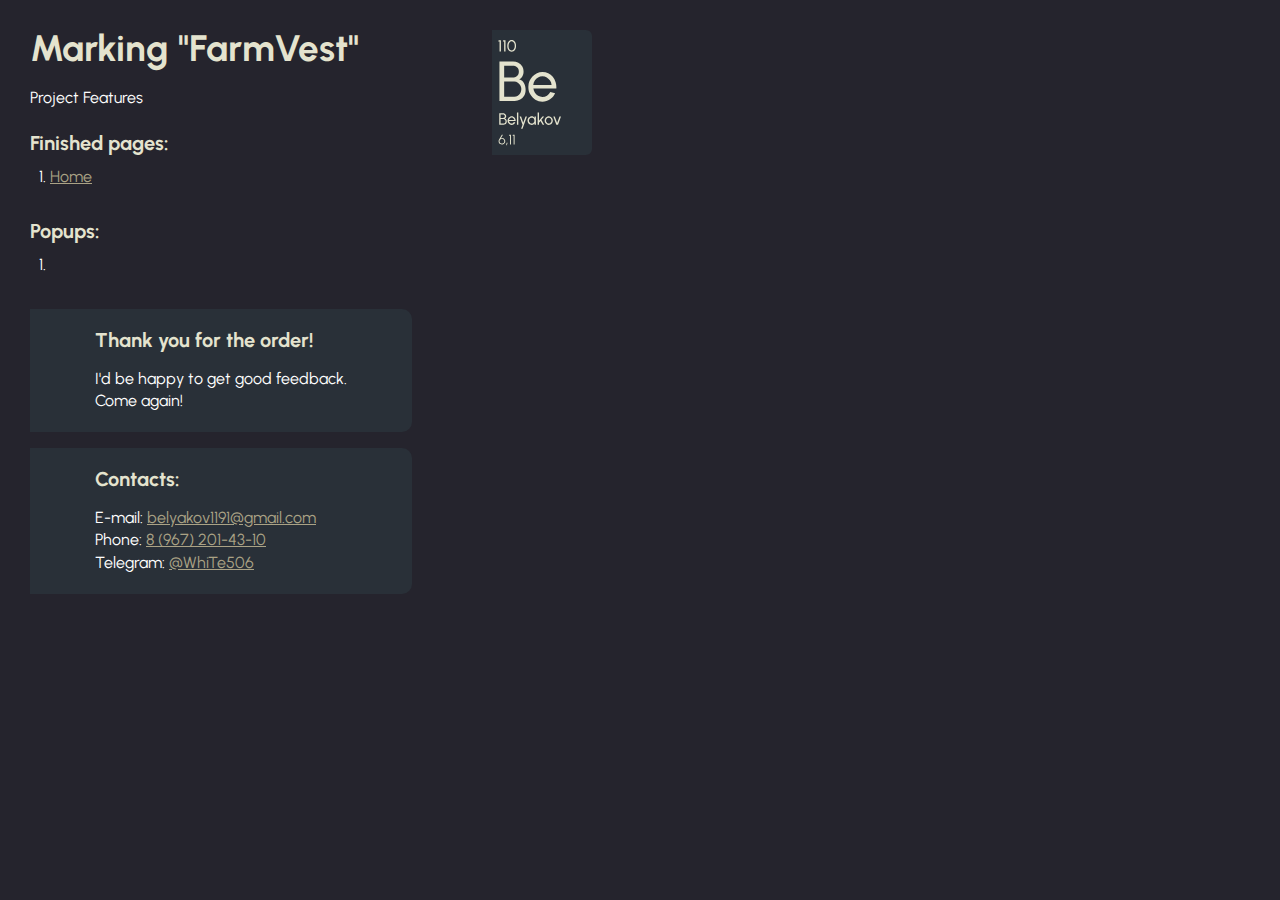
==== commit 12c0f121: "Add files via upload" ====
--- a/index.html
+++ b/index.html
@@ -1,361 +1,215 @@
 <!DOCTYPE html>
-<html lang="en">
+<html>
 
 <head>
-	<title>FarmVest</title>
 	<meta charset="UTF-8">
-	<meta name="format-detection" content="telephone=no">
-	<!-- <style>body{opacity: 0;}</style> -->
-	<link rel="stylesheet" href="css/style.min.css?_v=20230718205055">
-	<link rel="shortcut icon" href="favicon.ico">
-	<!-- <meta name="robots" content="noindex, nofollow"> -->
 	<meta name="viewport" content="width=device-width, initial-scale=1.0">
+	<title>Верстка «FarmVest»</title>
 </head>
 
 <body>
-	<div class="wrapper">
-		<header class="header">
-			<div class="header__container-big">
-				<a href="" class="header__logo"><img src="img/logo.svg" alt="Logo"></a>
-				<div class="header__menu menu">
-					<nav class="menu__body">
-						<ul class="menu__list">
-							<li class="menu__item"><a href="" class="menu__link">Home</a></li>
-							<li class="menu__item"><a href="" class="menu__link">About</a></li>
-							<li class="menu__item"><a href="" class="menu__link">Features</a></li>
-							<li class="menu__item"><a href="" class="menu__link">How it works</a></li>
-						</ul>
-					</nav>
-				</div>
-				<div class="header__actions">
-					<button type="button" class="header__button button button_border">Sign In</button>
-					<button type="button" data-da=".menu__body,767.98" class="header__button button">Get Started</button>
-					<button type="button" class="menu__icon icon-menu"><span></span></button>
-				</div>
+	<div class="rootpage">
+		<div class="rootpage__logo">
+			<img src="img/BeLogo.svg" alt="logo">
+		</div>
+		<div class="rootpage-info__item">
+			<h1>Marking "FarmVest"</h1>
+			<div class="rootpage__info">
+				Project Features
 			</div>
-		</header>
-		<main class="page">
-			<section class="page__main main-block">
-				<div data-prlx-parent class="main-block__container-big">
-					<div class="main-block__container">
-						<div class="main-block__content">
-							<h1 class="main-block__title title">
-								The easiest and fastest way to <span>Invest</span> in Agriculture
-							</h1>
-							<div class="main-block__text">
-								Lorem ipsum dolor sit amet, consectetur adipiscing elit. Ut eu, mollis aenean sit dictum tincidunt. Ut arcu, suscipit ac etLorem ipsum dolor sit amet.Lorem ipsum dolor sit amet, consectetur
-							</div>
-							<div class="main-block__form">
-								<form action="#" class="form">
-									<input data-required="email" autocomplete="off" type="text" name="form[]" data-error="Error" placeholder="Enter your email" class="form__input">
-									<button type="submit" class="form__button button">Get Started</button>
-								</form>
-							</div>
-						</div>
-						<div data-coefficient="100" data-prlx data-direction="1" class="main-block__icons icons-main-block">
-							<div data-prlx-mouse data-prlx-cx="300" data-prlx-cy="300" class="icons-main-block__circle icons-main-block__circle_1"></div>
-							<div data-prlx-mouse data-prlx-cx="300" data-prlx-cy="300" data-prlx-dxr data-prlx-dyr class="icons-main-block__circle icons-main-block__circle_2"></div>
-							<div data-prlx-mouse data-prlx-cx="10" data-prlx-cy="10" class="icons-main-block__item icons-main-block__item_1">
-								<img src="img/main-block/icons/01.svg" alt="dollar">
-							</div>
-							<div data-prlx-mouse data-prlx-cx="10" data-prlx-cy="10" data-prlx-dxr data-prlx-dyr class="icons-main-block__item icons-main-block__item_2">
-								<img src="img/main-block/icons/02.svg" alt="dollar">
-							</div>
-							<div data-prlx-mouse data-prlx-cx="10" data-prlx-cy="10" class="icons-main-block__item icons-main-block__item_3">
-								<img src="img/main-block/icons/03.svg" alt="dollar">
-							</div>
-							<div data-prlx-mouse data-prlx-cx="10" data-prlx-cy="10" data-prlx-dxr data-prlx-dyr class="icons-main-block__item icons-main-block__item_4">
-								<img src="img/main-block/icons/04.svg" alt="dollar">
-							</div>
-							<div data-prlx-mouse data-prlx-cx="10" data-prlx-cy="10" class="icons-main-block__item icons-main-block__item_5">
-								<img src="img/main-block/icons/05.svg" alt="dollar">
-							</div>
-							<div data-prlx-mouse data-prlx-cx="10" data-prlx-cy="10" data-prlx-dxr data-prlx-dyr class="icons-main-block__item icons-main-block__item_6">
-								<img src="img/main-block/icons/06.svg" alt="dollar">
-							</div>
-							<div data-prlx-mouse data-prlx-cx="10" data-prlx-cy="10" class="icons-main-block__item icons-main-block__item_7">
-								<img src="img/main-block/icons/07.svg" alt="dollar">
-							</div>
-						</div>
-					</div>
-				</div>
-			</section>
-			<div class="page__partners partners">
-				<div class="partners__container-big">
-					<div class="partners__container">
-						<div class="partners__item">
-							<img src="img/partners/01.svg" alt="Partners">
-						</div>
-						<div class="partners__item">
-							<img src="img/partners/02.svg" alt="Partners">
-						</div>
-						<div class="partners__item">
-							<img src="img/partners/03.svg" alt="Partners">
-						</div>
-						<div class="partners__item">
-							<img src="img/partners/04.svg" alt="Partners">
-						</div>
-						<div class="partners__item">
-							<img src="img/partners/05.svg" alt="Partners">
-						</div>
-					</div>
-				</div>
+			<h2>Finished pages:</h2>
+			<ol class="rootpage__list">
+				<li><a target="_blank" href="home.html">Home</a></li>
+			</ol>
+			<h2>Popups:</h2>
+			<ol class="rootpage__list">
+				<li><a target="_blank" href="home.html#"></a></li>
+			</ol>
+			<div class="rootpage__tnx">
+				<h2>Thank you for the order!</h2>
+				<p>I'd be happy to get good feedback.</p>
+				<p>Come again!</p>
 			</div>
-			<section data-prlx-mouse-wrapper class="page__how how">
-				<div class="how__container-big">
-					<div class="how__container">
-						<div class="how__content">
-							<h2 class="how__title title title_s64">
-								How <span>FarmVest</span> Works
-							</h2>
-							<div class="how__text text">
-								<p>
-									Lorem ipsum dolor sit amet, consectetur adipiscing elit. Ut eu, mollis aenean sit dictum tincidunt. Ut arcu, suscipit ac etLorem ipsum dolor sit amet.Lorem ipsum dolor sit amet, consectetur
-								</p>
-							</div>
-							<div class="how__steps steps-how">
-								<div class="steps-how__item">
-									<div class="steps-how__icon">
-										<img src="img/how-it-works/icon/01.svg" alt="Icon">
-									</div>
-									<div class="steps-how__body">
-										<div class="steps-how__title">Download FarmVest</div>
-										<div class="steps-how__text text">Start by downloading FarmVest app
-											on your Android or IOS
-										</div>
-									</div>
-								</div>
-								<div class="steps-how__item">
-									<div class="steps-how__icon">
-										<img src="img/how-it-works/icon/02.svg" alt="Icon">
-									</div>
-									<div class="steps-how__body">
-										<div class="steps-how__title">Create account</div>
-										<div class="steps-how__text text">Start by downloading FarmVest app
-											on your Android or IOS
-										</div>
-									</div>
-								</div>
-								<div class="steps-how__item">
-									<div class="steps-how__icon">
-										<img src="img/how-it-works/icon/03.svg" alt="Icon">
-									</div>
-									<div class="steps-how__body">
-										<div class="steps-how__title">Link your bank account</div>
-										<div class="steps-how__text text">Start by downloading FarmVest app
-											on your Android or IOS
-										</div>
-									</div>
-								</div>
-								<div class="steps-how__item">
-									<div class="steps-how__icon">
-										<img src="img/how-it-works/icon/04.svg" alt="Icon">
-									</div>
-									<div class="steps-how__body">
-										<div class="steps-how__title">Start Investing</div>
-										<div class="steps-how__text text">Start by downloading FarmVest app
-											on your Android or IOS
-										</div>
-									</div>
-								</div>
-							</div>
-						</div>
-						<div data-prlx-parent class="how__image image-block">
-							<div data-coefficient="50" data-prlx data-direction="-1" class="image-block__item">
-								<picture><source srcset="img/how-it-works/image1.webp" type="image/webp"><img src="img/how-it-works/image1.jpg" alt="Image"></picture>
-							</div>
-							<div data-prlx-mouse data-prlx-cx="300" data-prlx-cy="300" class="image-block__circle image-block__circle_1"></div>
-							<div data-prlx-mouse data-prlx-cx="300" data-prlx-cy="300" data-prlx-dxr data-prlx-dyr class="image-block__circle image-block__circle_2"></div>
-						</div>
-					</div>
-				</div>
-			</section>
-			<section data-prlx-mouse-wrapper class="page__pathway pathway">
-				<div class="pathway__container-big">
-					<div class="pathway__container">
-						<div data-prlx-parent class="pathway__image image-block">
-							<div data-coefficient="50" data-prlx data-direction="-1" class="image-block__item">
-								<picture><source srcset="img/pathway/image2.webp" type="image/webp"><img src="img/pathway/image2.jpg" alt="Image"></picture>
-							</div>
-							<div data-prlx-mouse data-prlx-cx="300" data-prlx-cy="300" class="image-block__circle image-block__circle_1"></div>
-							<div data-prlx-mouse data-prlx-cx="300" data-prlx-cy="300" data-prlx-dxr data-prlx-dyr class="image-block__circle image-block__circle_2"></div>
-						</div>
-						<div class="pathway__content">
-							<h2 class="pathway__title title">
-								Your <span>pathway</span> to Future Investment
-							</h2>
-							<div class="pathway__text text">
-								<p>
-									Lorem ipsum dolor sit amet, consectetur adipiscing elit. Ut eu, mollis aenean sit dictum tincidunt. Ut arcu, suscipit ac etLorem ipsum dolor sit amet.Lorem ipsum dolor sit amet, consectetur
-								</p>
-							</div>
-							<div data-spollers class="pathway__spollers spollers-pathway">
-								<div class="spollers-pathway__item">
-									<button type="button" data-spoller class="spollers-pathway__title">What is FarmVest?</button>
-									<div class="spollers-pathway__body text">Lorem ipsum dolor sit amet consectetur adipisicing elit. Veritatis, at ab! Temporibus, qui dolore vel doloribus velit culpa quae iusto!</div>
-								</div>
-								<div class="spollers-pathway__item">
-									<button type="button" data-spoller class="spollers-pathway__title">How safe is FarmVest</button>
-									<div class="spollers-pathway__body text">Lorem ipsum dolor sit amet consectetur adipisicing elit. Veritatis, at ab! Temporibus, qui dolore vel doloribus velit culpa quae iusto!</div>
-								</div>
-								<div class="spollers-pathway__item">
-									<button type="button" data-spoller class="spollers-pathway__title">What do I gain from using FarmVest?</button>
-									<div class="spollers-pathway__body text">Lorem ipsum dolor sit amet consectetur adipisicing elit. Veritatis, at ab! Temporibus, qui dolore vel doloribus velit culpa quae iusto!</div>
-								</div>
-							</div>
-						</div>
-					</div>
-				</div>
-			</section>
-			<section class="page__why why">
-				<div class="why__container-big">
-					<div class="why__container">
-						<div class="why__content">
-							<h2 class="why__title title ">
-								Why choose <span>FarmVest</span>
-							</h2>
-							<div class="why__text text">
-								<p>
-									Lorem ipsum dolor sit amet, consectetur adipiscing elit. Ut eu, mollis aenean sit dictum tincidunt. Ut arcu, suscipit ac
-								</p>
-							</div>
-							<ol class="why__steps steps-why">
-								<li class="steps-why__item">Real-time Checkup</li>
-								<li class="steps-why__item">Flexibility in Investment</li>
-								<li class="steps-why__item">Encrypted and Secured</li>
-								<li class="steps-why__item">Withdraw Anytime</li>
-							</ol>
-							<a href="" type="submit" class="button why__button">Learn More</a>
-						</div>
-						<div data-prlx-parent class="why__image image-block">
-							<div data-coefficient="50" data-prlx data-direction="-1" class="image-block__item">
-								<picture><source srcset="img/why-choose/image.webp" type="image/webp"><img src="img/why-choose/image.jpg" alt="Image"></picture>
-							</div>
-							<div data-prlx-mouse data-prlx-cx="300" data-prlx-cy="300" class="image-block__circle image-block__circle_1"></div>
-							<div data-prlx-mouse data-prlx-cx="300" data-prlx-cy="300" data-prlx-dxr data-prlx-dyr class="image-block__circle image-block__circle_2"></div>
-						</div>
-					</div>
-				</div>
-			</section>
-			<section class="page__reviews reviews">
-				<div class="reviews__container-big">
-					<div class="reviews__container">
-						<h2 class="reviews__title title">
-							What <span>Customers</span> have to say
-						</h2>
-						<div class="reviews__text text">
-							Lorem ipsum dolor sit amet, consectetur adipiscing elit. Ut eu, mollis aenean sit dictum tincidunt. Ut arcu, suscipit ac
-						</div>
-						<div class="reviews__items">
-							<div class="reviews__item item-review">
-								<div class="item-review__image-ibg">
-									<picture><source srcset="img/customers/image1.webp" type="image/webp"><img src="img/customers/image1.jpg" alt="Image"></picture>
-								</div>
-								<div class="item-review__body">
-									<div class="item-review__text text">Lorem ipsum dolor sit amet, consectetur adipiscing elit. Ut eu, mollis aenean sit dictum tincidunt. Ut arcu, suscipit ac</div>
-									<div class="item-review__name">Tonia Smart</div>
-								</div>
-							</div>
-							<div class="reviews__item item-review">
-								<div class="item-review__image-ibg">
-									<picture><source srcset="img/customers/image2.webp" type="image/webp"><img src="img/customers/image2.jpg" alt="Image"></picture>
-								</div>
-								<div class="item-review__body">
-									<div class="item-review__text text">Lorem ipsum dolor sit amet, consectetur adipiscing elit. Ut eu, mollis aenean sit dictum tincidunt. Ut arcu, suscipit ac</div>
-									<div class="item-review__name">Grace Obi</div>
-								</div>
-							</div>
-						</div>
-						<button type="button" class="reviews__button button">View All</button>
-					</div>
-				</div>
-			</section>
-			<section data-prlx-mouse-wrapper class="page__download download">
-				<div class="download__container-big">
-					<div class="download__container">
-						<div class="download__body">
-							<h2 class="download__title title title_s56">
-								Download <span>FarmVest app</span> and invest in your future
-							</h2>
-							<div class="download__apps">
-								<a href="" class="download__app">
-									<img src="img/download/appstore.svg" alt="AppStore">
-								</a>
-								<a href="" class="download__app">
-									<img src="img/download/googlestore.svg" alt="GoogleStore">
-								</a>
-							</div>
-							<div data-prlx-mouse data-prlx-cx="300" data-prlx-cy="300" class="download__circle download__circle_1"></div>
-							<div data-prlx-mouse data-prlx-cx="300" data-prlx-cy="300" data-prlx-dxr data-prlx-dyr class="download__circle download__circle_2"></div>
-						</div>
-					</div>
-				</div>
-			</section>
-		</main>
-		<footer class="footer">
-			<div class="footer__container-big">
-				<div class="footer__container">
-					<div class="footer__main main-footer">
-						<div class="main-footer__info">
-							<a href="" class="main-footer__logo">
-								<img src="img/footer-logo.svg" alt="Logo">
-							</a>
-							<div class="main-footer__text text">High level experience in web design and development knowledge, producing quality work.</div>
-						</div>
-						<div class="main-footer__form form-main">
-							<div class="form-main__text text">Subscribe to stay tuned for new web design and latest updates. Let's do it!</div>
-							<form action="#" class="form-main__form form">
-								<input data-required="email" autocomplete="off" type="text" name="form[]" data-error="Error" placeholder="Enter your email" class="form__input">
-								<button type="submit" class="form__button button">Subscribe</button>
-							</form>
-						</div>
-						<div class="main-footer__contacts">
-							<div class="main-footer__social">
-								<div class="main-footer__label">Follow us</div>
-								<div class="social">
-									<a href="" class="social__item">
-										<img src="img/footer/icons/social/01.svg" alt="Instagram">
-									</a>
-									<a href="" class="social__item">
-										<img src="img/footer/icons/social/02.svg" alt="Facebook">
-									</a>
-									<a href="" class="social__item">
-										<img src="img/footer/icons/social/03.svg" alt="Twitter">
-									</a>
-								</div>
-							</div>
-							<div class="main-footer__call-us">
-								<div class="main-footer__label">Call us</div>
-								<a href="tel:+2349123456789" class="main-footer__phone">+2349123456789</a>
-							</div>
-						</div>
-					</div>
-					<div class="footer__bottom">
-						<div class="footer__copy">© 2021 All Rights Reserved</div>
-						<nav class="footer__menu menu-footer">
-							<ul class="menu-footer__list">
-								<li class="menu-footer__item">
-									<a href="" class="menu-footer__link">Privacy Policy</a>
-								</li>
-								<li class="menu-footer__item">
-									<a href="" class="menu-footer__link">Terms of Use</a li>
-								<li class="menu-footer__item">
-									<a href="" class="menu-footer__link">Sales and Refunds</a>
-								</li>
-								<li class="menu-footer__item">
-									<a href="" class="menu-footer__link">Legal</a>
-								</li>
-								<li class="menu-footer__item">
-									<a href="" class="menu-footer__link">Site Map</a>
-								</li>
-							</ul>
-						</nav>
-					</div>
-				</div>
+			<div class="rootpage__contacts">
+				<h2>Contacts:</h2>
+				<p>E-mail: <a href="mailto:email@gmail.com">belyakov1191@gmail.com</a></p>
+				<p>Phone: <a href="tel:89672014310">8 (967) 201-43-10</a></p>
+				<p>Telegram: <a href="https://telegram.org/" target="_blank">@WhiTe506</a></p>
 			</div>
-		</footer>
+		</div>
 	</div>
-	<script src="js/app.min.js?_v=20230718205055"></script>
 </body>
+<style>
+	@charset "UTF-8";
+	@import url('https://fonts.googleapis.com/css2?family=Urbanist:wght@400;700&display=swap');
+
+	*,
+	*::before,
+	*::after {
+		padding: 0px;
+		margin: 0px;
+		border: 0px;
+		box-sizing: border-box;
+	}
+
+	html,
+	body {
+		height: 100%;
+		margin: 0;
+		padding: 0;
+		min-width: 320px;
+		width: 100%;
+		color: #fff;
+		background-color: #25242D;
+	}
+
+	body {
+		font-family: Urbanist;
+		font-size: 100%;
+		line-height: 1;
+		font-size: 1rem;
+	}
+
+	a {
+		text-decoration: underline;
+		color: #AAA285;
+	}
+
+	a:visited {
+		text-decoration: underline;
+		color: #AAA285;
+	}
+
+	a:hover {
+		text-decoration: none;
+	}
+
+	ul li {
+		list-style: none;
+	}
+
+	img {
+		width: 100px;
+		height: auto;
+		min-width: 100%;
+		/* vertical-align: top; */
+	}
+
+	.wrapper {
+		width: 100%;
+		min-height: 100%;
+		overflow: hidden;
+	}
+
+	.rootpage {
+		padding: 30px;
+		display: flex;
+		flex-direction: row-reverse;
+		justify-content: flex-end;
+		gap: 80px;
+	}
+
+	@media (max-width: 767px) {
+		.rootpage {
+			padding: 30px 15px;
+			gap: 40px;
+		}
+
+		@media (max-width: 480px) {
+			.rootpage {
+				padding: 30px 15px;
+				gap: 25px;
+			}
+		}
+
+		@media (max-width: 380px) {
+			.rootpage {
+				padding: 30px 15px;
+				gap: 15px;
+			}
+		}
+	}
+
+	h1 {
+		color: #E4E3CE;
+		font-size: 2.3rem;
+		margin: 0px 0px 1.25rem 0px;
+	}
+
+	@media (max-width: 767px) {
+		h1 {
+			font-size: 1.85rem;
+			margin: 0px 0px 1.25rem 0px;
+		}
+	}
+
+	h2 {
+		color: #E4E3CE;
+		font-size: 1.25rem;
+		margin: 0px 0px 1rem 0px;
+	}
+
+	@media (max-width: 767px) {
+		h2 {
+			font-size: 1.125rem;
+			margin: 0px 0px 1rem 0px;
+		}
+	}
+
+	.rootpage__logo {}
+
+	.rootpage__info {
+		line-height: 140%;
+		margin: 0px 0px 1.5rem 0px;
+	}
+
+	.rootpage__list {
+		margin: 0px 0px 2.25rem 1.25rem;
+	}
+
+	.rootpage__list li:not(:last-child) {
+		margin: 0px 0px 15px 0px;
+	}
+
+	.rootpage__contacts,
+	.rootpage__tnx {
+		border-top-right-radius: 10px;
+		border-bottom-right-radius: 10px;
+		padding: 20px 65px;
+		line-height: 140%;
+	}
+
+	@media (max-width: 767px) {
+
+		.rootpage__contacts,
+		.rootpage__tnx {
+			border-top-right-radius: 10px;
+			border-bottom-right-radius: 10px;
+			padding: 20px;
+		}
+	}
+
+	@media (max-width: 480px) {
+
+		.rootpage__contacts,
+		.rootpage__tnx {
+			padding: 10px;
+		}
+	}
+
+	.rootpage__contacts {
+		background: #293038;
+
+	}
+
+	.rootpage__contacts a {
+		color: #AAA285;
+	}
+
+	.rootpage__tnx {
+		background: #293038;
+		margin: 0px 0px 1rem 0px;
+	}
+</style>
 
 </html>